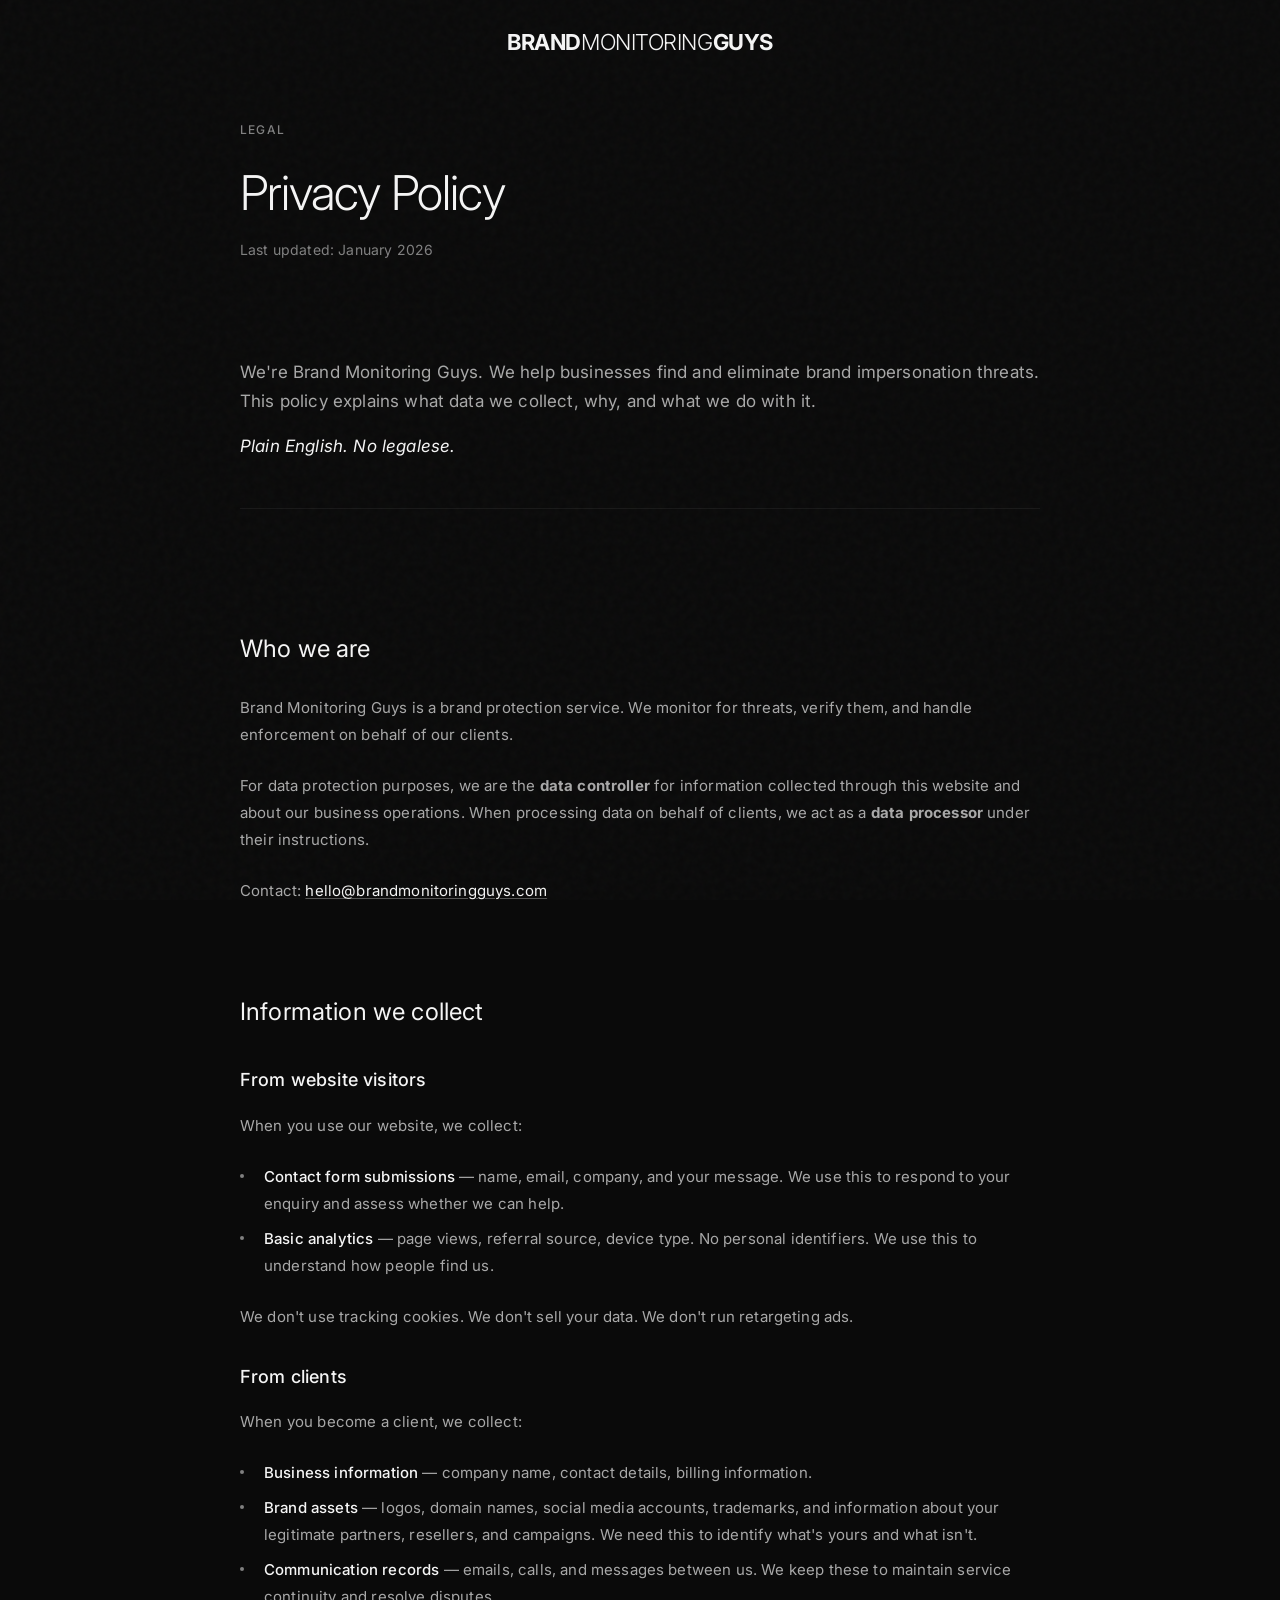
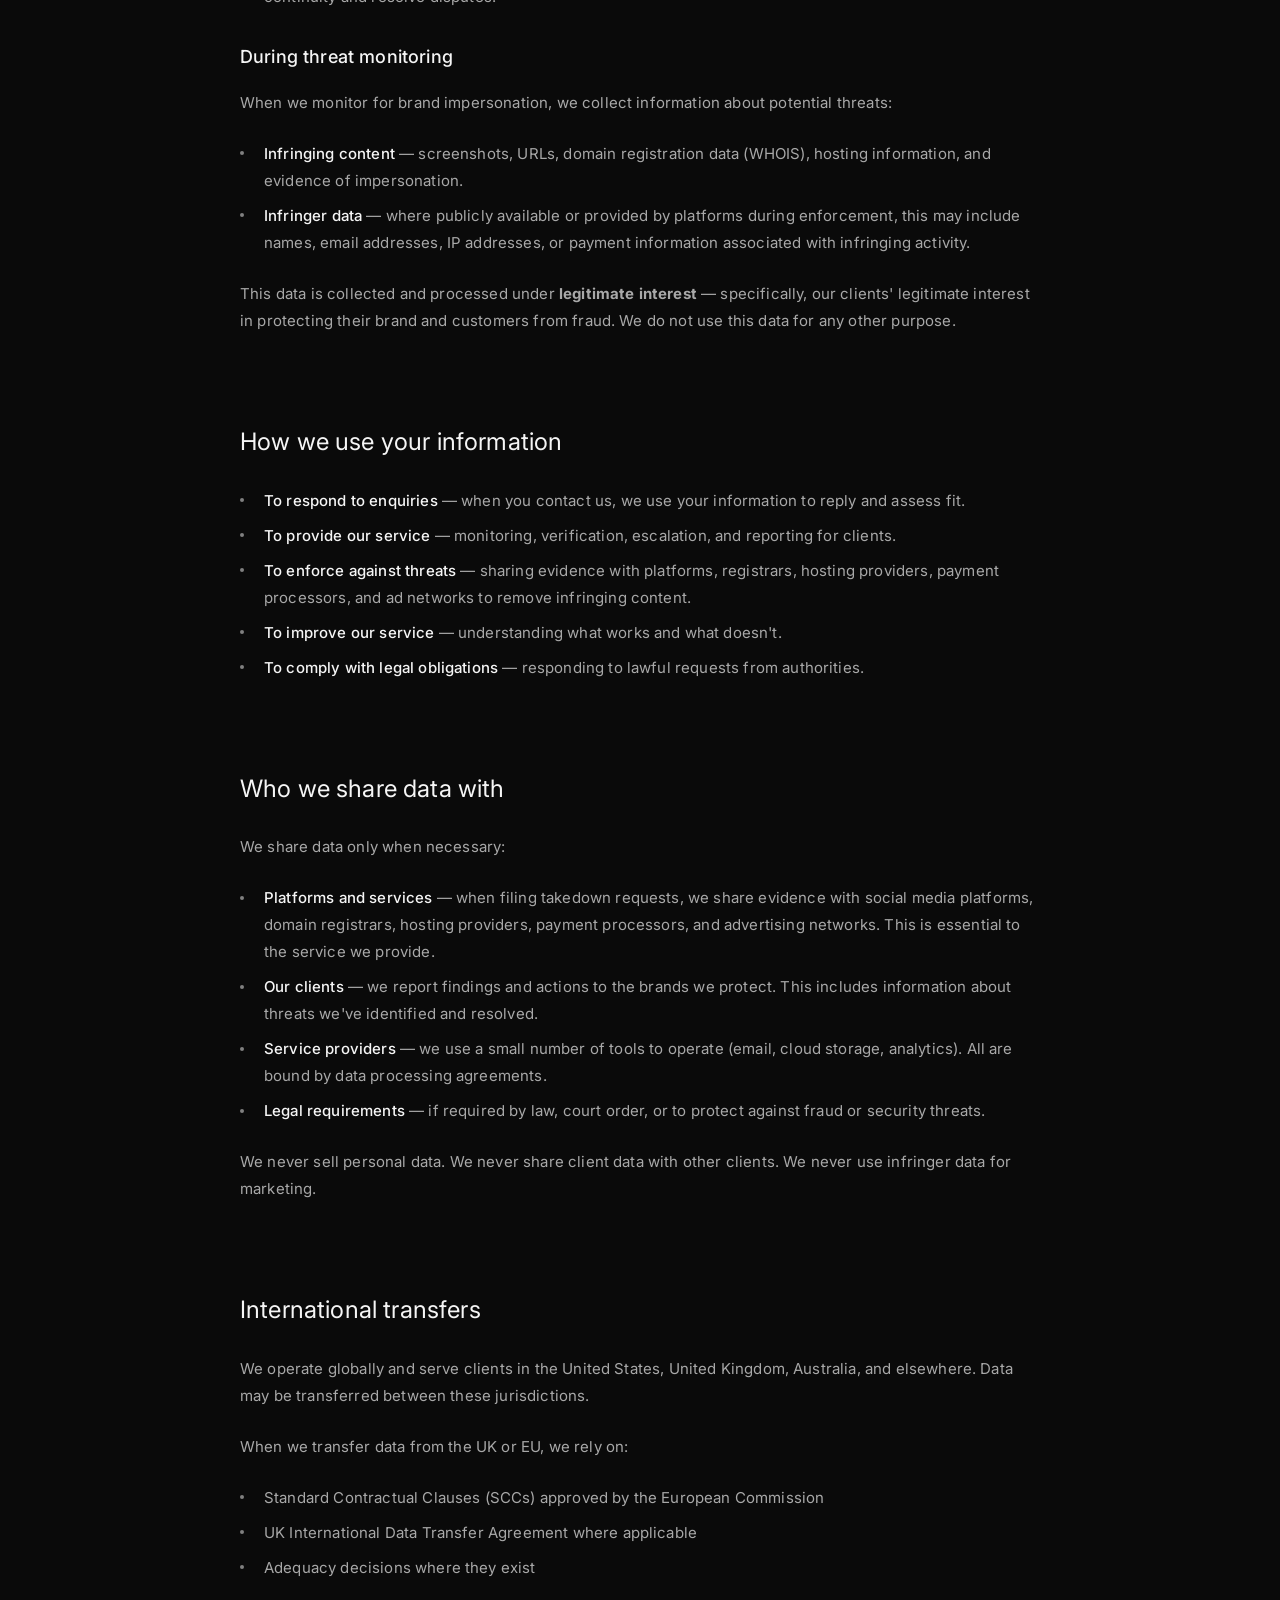
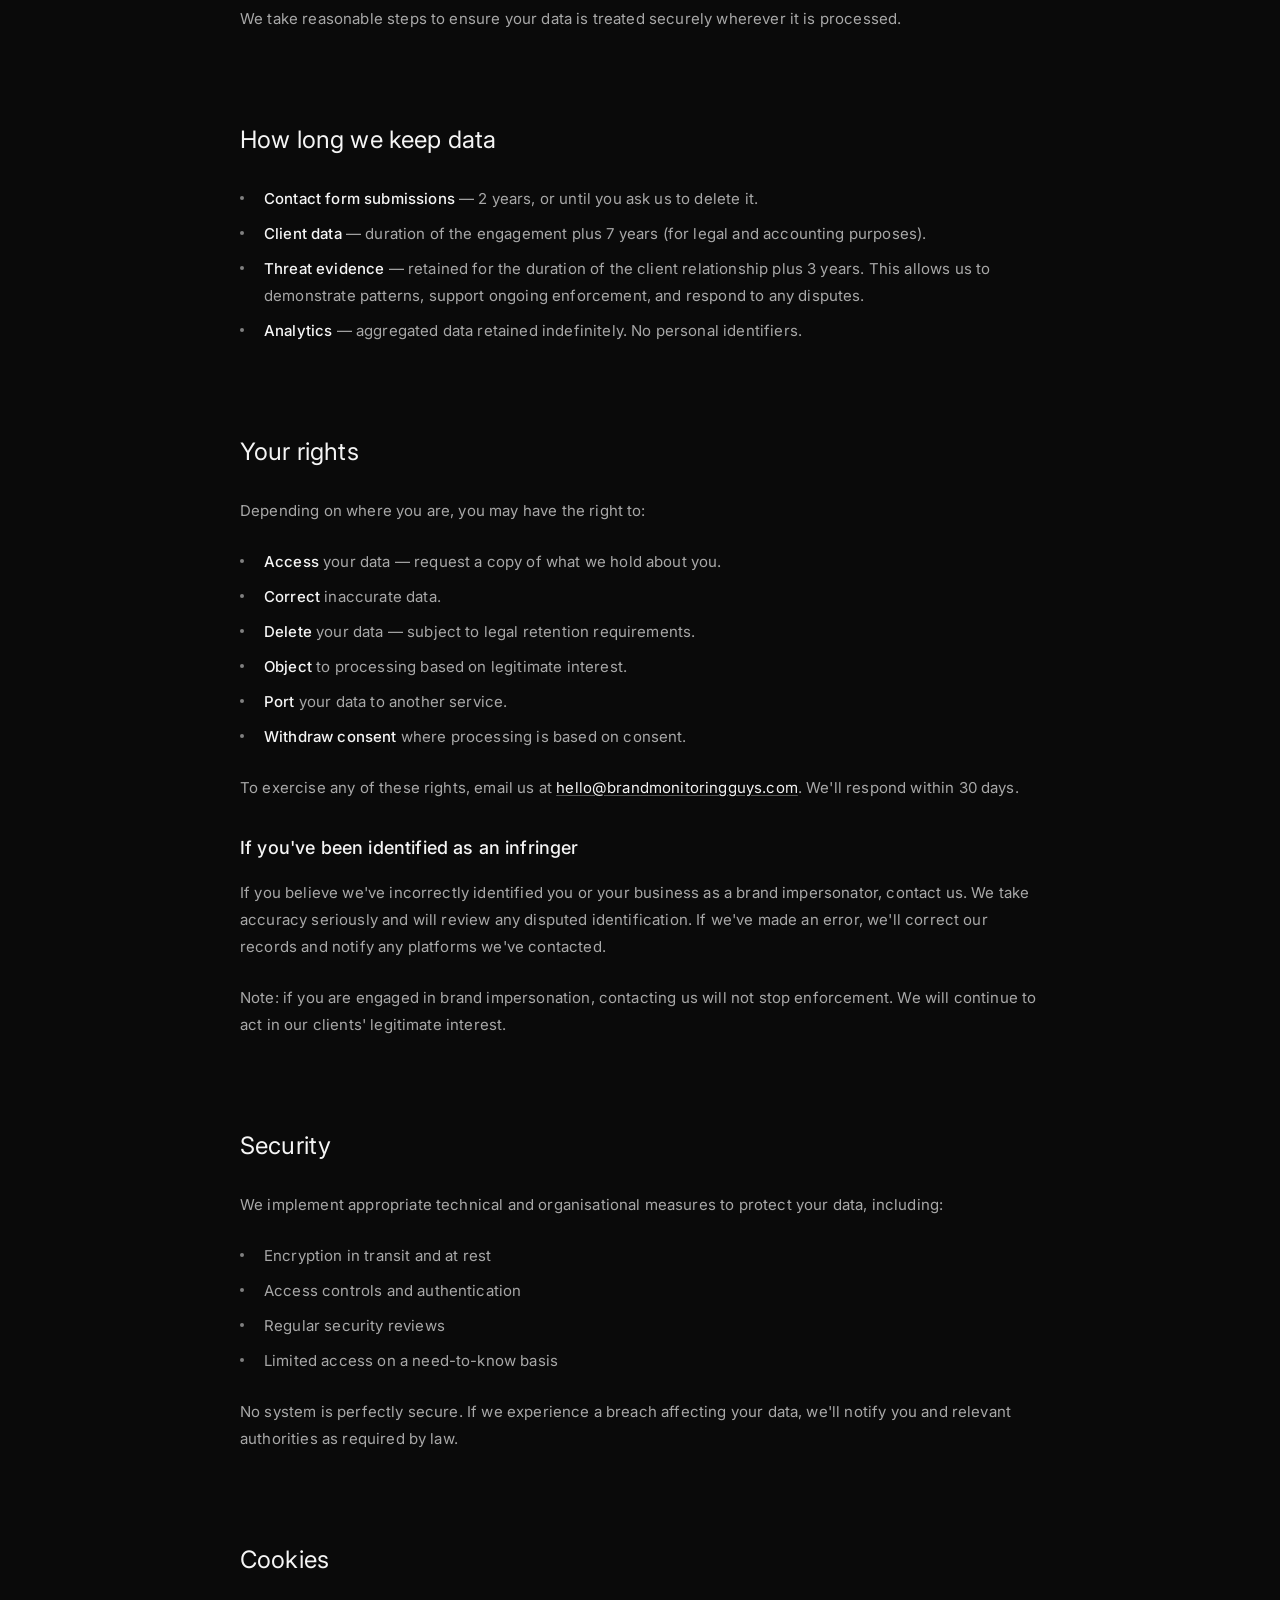
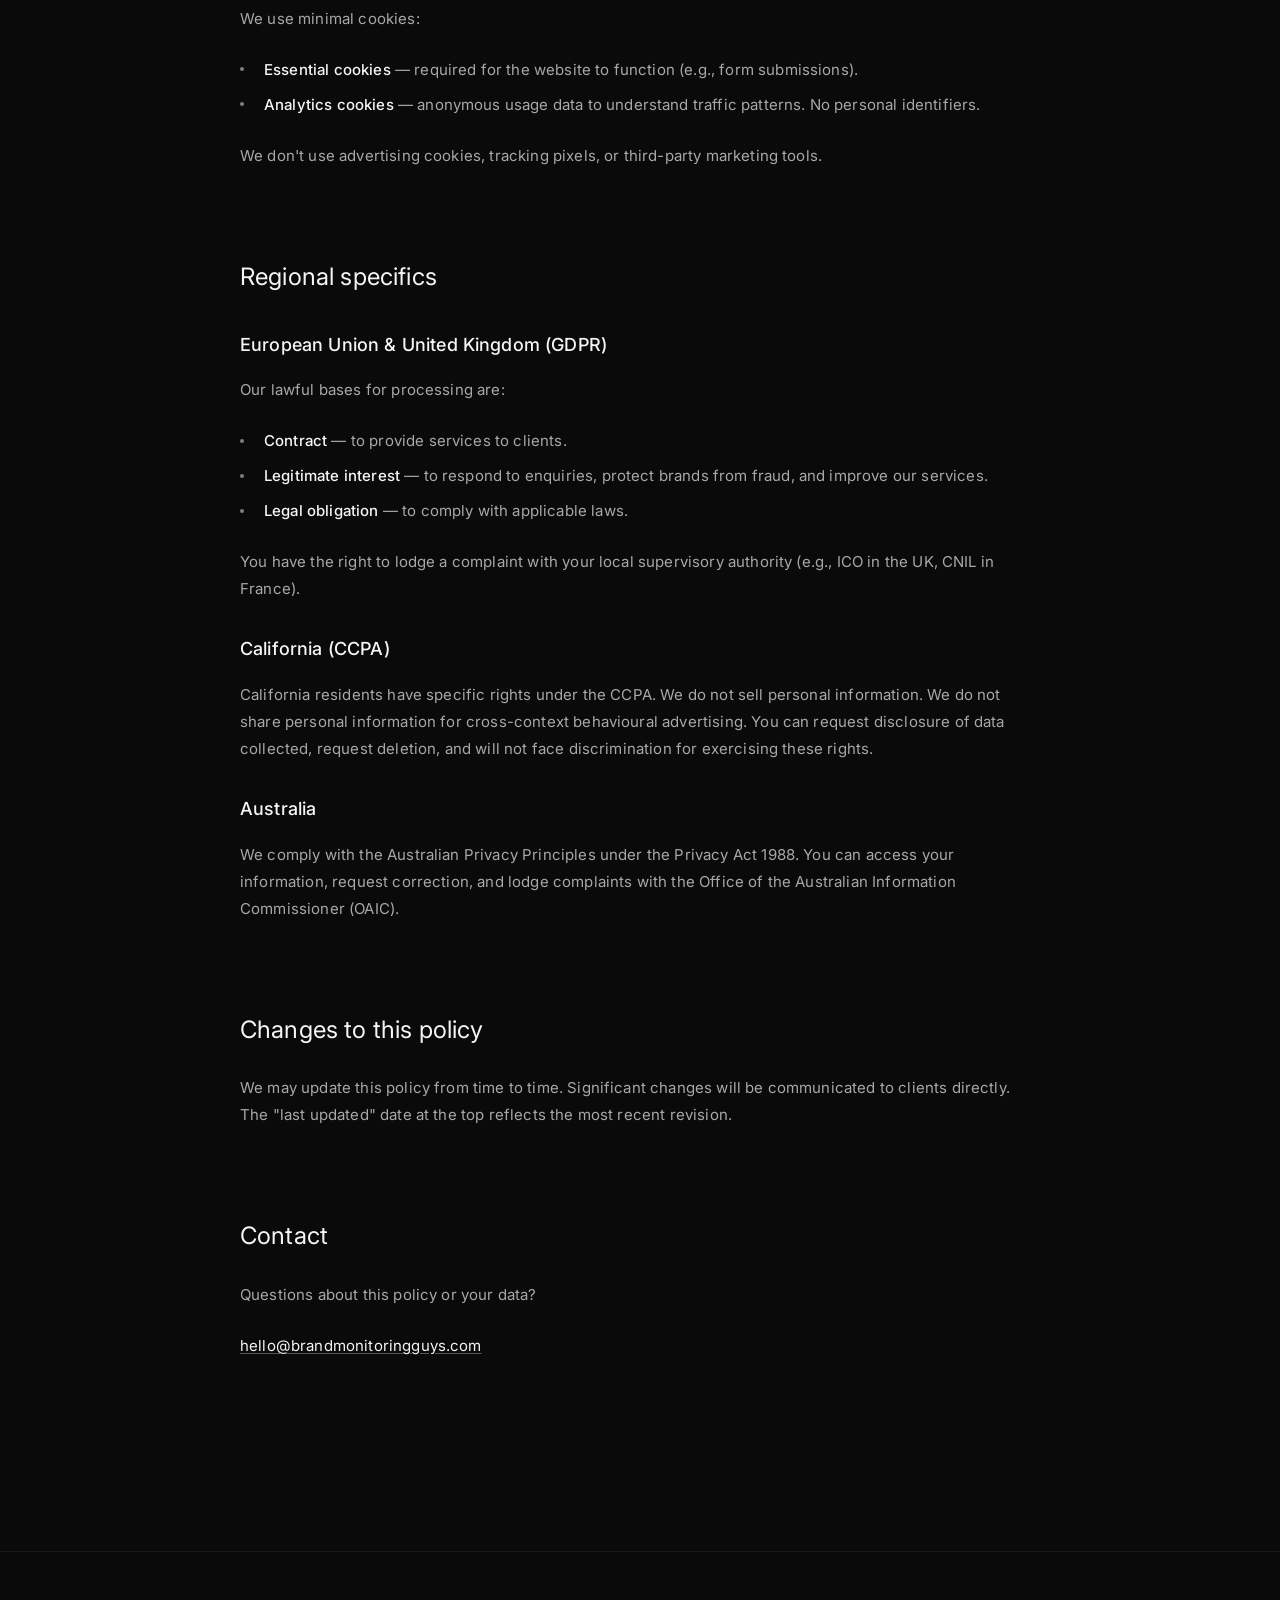
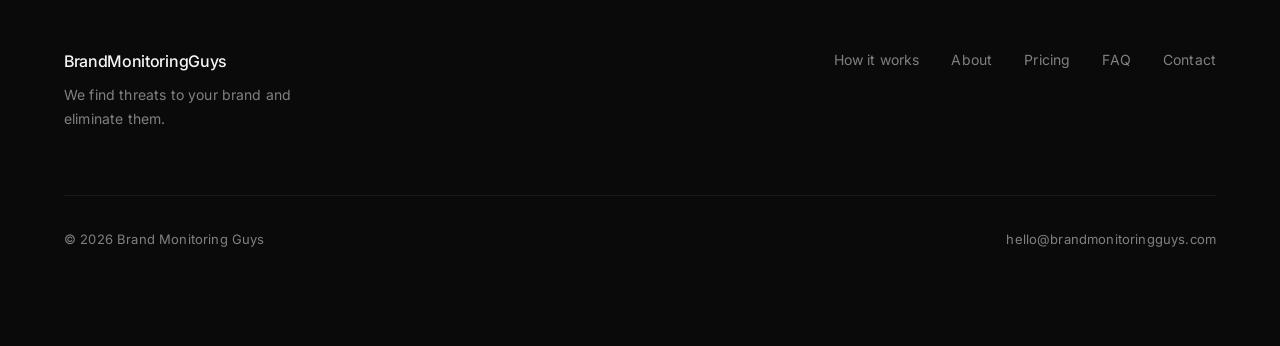
==== privacy.html @ a7545340 "Add comprehensive privacy policy page - Plain English privacy policy (no legalese) - Covers website " ====
<!DOCTYPE html>
<html lang="en">
<head>
    <meta charset="UTF-8">
    <meta name="viewport" content="width=device-width, initial-scale=1.0">
    <title>Privacy Policy | Brand Monitoring Guys</title>
    <meta name="description" content="How we handle your data. Plain English, no legalese.">

    <link rel="preconnect" href="https://fonts.googleapis.com">
    <link rel="preconnect" href="https://fonts.gstatic.com" crossorigin>
    <link href="https://fonts.googleapis.com/css2?family=Inter:wght@300;400;500;600&display=swap" rel="stylesheet">

    <link rel="stylesheet" href="styles.css">

    <link rel="icon" type="image/svg+xml" href="data:image/svg+xml,<svg xmlns='http://www.w3.org/2000/svg' viewBox='0 0 100 100'><rect width='100' height='100' rx='20' fill='%23000'/><text x='50' y='68' text-anchor='middle' font-size='50' fill='white' font-weight='bold'>B</text></svg>">
</head>
<body>
    <div class="grain"></div>

    <header class="header" id="header">
        <nav class="nav nav-centered">
            <a href="/" class="nav-logo" data-magnetic>
                <span class="logo-text"><span class="logo-bold">BRAND</span><span class="logo-light">MONITORING</span><span class="logo-bold">GUYS</span></span>
            </a>
        </nav>
    </header>

    <main>
        <section class="legal-page">
            <div class="legal-container">
                <div class="legal-header">
                    <span class="legal-label">Legal</span>
                    <h1 class="legal-title">Privacy Policy</h1>
                    <p class="legal-updated">Last updated: January 2026</p>
                </div>

                <div class="legal-content">
                    <div class="legal-intro">
                        <p>We're Brand Monitoring Guys. We help businesses find and eliminate brand impersonation threats. This policy explains what data we collect, why, and what we do with it.</p>
                        <p>Plain English. No legalese.</p>
                    </div>

                    <div class="legal-section">
                        <h2>Who we are</h2>
                        <p>Brand Monitoring Guys is a brand protection service. We monitor for threats, verify them, and handle enforcement on behalf of our clients.</p>
                        <p>For data protection purposes, we are the <strong>data controller</strong> for information collected through this website and about our business operations. When processing data on behalf of clients, we act as a <strong>data processor</strong> under their instructions.</p>
                        <p>Contact: <a href="mailto:hello@brandmonitoringguys.com">hello@brandmonitoringguys.com</a></p>
                    </div>

                    <div class="legal-section">
                        <h2>Information we collect</h2>

                        <h3>From website visitors</h3>
                        <p>When you use our website, we collect:</p>
                        <ul>
                            <li><strong>Contact form submissions</strong> &mdash; name, email, company, and your message. We use this to respond to your enquiry and assess whether we can help.</li>
                            <li><strong>Basic analytics</strong> &mdash; page views, referral source, device type. No personal identifiers. We use this to understand how people find us.</li>
                        </ul>
                        <p>We don't use tracking cookies. We don't sell your data. We don't run retargeting ads.</p>

                        <h3>From clients</h3>
                        <p>When you become a client, we collect:</p>
                        <ul>
                            <li><strong>Business information</strong> &mdash; company name, contact details, billing information.</li>
                            <li><strong>Brand assets</strong> &mdash; logos, domain names, social media accounts, trademarks, and information about your legitimate partners, resellers, and campaigns. We need this to identify what's yours and what isn't.</li>
                            <li><strong>Communication records</strong> &mdash; emails, calls, and messages between us. We keep these to maintain service continuity and resolve disputes.</li>
                        </ul>

                        <h3>During threat monitoring</h3>
                        <p>When we monitor for brand impersonation, we collect information about potential threats:</p>
                        <ul>
                            <li><strong>Infringing content</strong> &mdash; screenshots, URLs, domain registration data (WHOIS), hosting information, and evidence of impersonation.</li>
                            <li><strong>Infringer data</strong> &mdash; where publicly available or provided by platforms during enforcement, this may include names, email addresses, IP addresses, or payment information associated with infringing activity.</li>
                        </ul>
                        <p>This data is collected and processed under <strong>legitimate interest</strong> &mdash; specifically, our clients' legitimate interest in protecting their brand and customers from fraud. We do not use this data for any other purpose.</p>
                    </div>

                    <div class="legal-section">
                        <h2>How we use your information</h2>
                        <ul>
                            <li><strong>To respond to enquiries</strong> &mdash; when you contact us, we use your information to reply and assess fit.</li>
                            <li><strong>To provide our service</strong> &mdash; monitoring, verification, escalation, and reporting for clients.</li>
                            <li><strong>To enforce against threats</strong> &mdash; sharing evidence with platforms, registrars, hosting providers, payment processors, and ad networks to remove infringing content.</li>
                            <li><strong>To improve our service</strong> &mdash; understanding what works and what doesn't.</li>
                            <li><strong>To comply with legal obligations</strong> &mdash; responding to lawful requests from authorities.</li>
                        </ul>
                    </div>

                    <div class="legal-section">
                        <h2>Who we share data with</h2>
                        <p>We share data only when necessary:</p>
                        <ul>
                            <li><strong>Platforms and services</strong> &mdash; when filing takedown requests, we share evidence with social media platforms, domain registrars, hosting providers, payment processors, and advertising networks. This is essential to the service we provide.</li>
                            <li><strong>Our clients</strong> &mdash; we report findings and actions to the brands we protect. This includes information about threats we've identified and resolved.</li>
                            <li><strong>Service providers</strong> &mdash; we use a small number of tools to operate (email, cloud storage, analytics). All are bound by data processing agreements.</li>
                            <li><strong>Legal requirements</strong> &mdash; if required by law, court order, or to protect against fraud or security threats.</li>
                        </ul>
                        <p>We never sell personal data. We never share client data with other clients. We never use infringer data for marketing.</p>
                    </div>

                    <div class="legal-section">
                        <h2>International transfers</h2>
                        <p>We operate globally and serve clients in the United States, United Kingdom, Australia, and elsewhere. Data may be transferred between these jurisdictions.</p>
                        <p>When we transfer data from the UK or EU, we rely on:</p>
                        <ul>
                            <li>Standard Contractual Clauses (SCCs) approved by the European Commission</li>
                            <li>UK International Data Transfer Agreement where applicable</li>
                            <li>Adequacy decisions where they exist</li>
                        </ul>
                        <p>We take reasonable steps to ensure your data is treated securely wherever it is processed.</p>
                    </div>

                    <div class="legal-section">
                        <h2>How long we keep data</h2>
                        <ul>
                            <li><strong>Contact form submissions</strong> &mdash; 2 years, or until you ask us to delete it.</li>
                            <li><strong>Client data</strong> &mdash; duration of the engagement plus 7 years (for legal and accounting purposes).</li>
                            <li><strong>Threat evidence</strong> &mdash; retained for the duration of the client relationship plus 3 years. This allows us to demonstrate patterns, support ongoing enforcement, and respond to any disputes.</li>
                            <li><strong>Analytics</strong> &mdash; aggregated data retained indefinitely. No personal identifiers.</li>
                        </ul>
                    </div>

                    <div class="legal-section">
                        <h2>Your rights</h2>
                        <p>Depending on where you are, you may have the right to:</p>
                        <ul>
                            <li><strong>Access</strong> your data &mdash; request a copy of what we hold about you.</li>
                            <li><strong>Correct</strong> inaccurate data.</li>
                            <li><strong>Delete</strong> your data &mdash; subject to legal retention requirements.</li>
                            <li><strong>Object</strong> to processing based on legitimate interest.</li>
                            <li><strong>Port</strong> your data to another service.</li>
                            <li><strong>Withdraw consent</strong> where processing is based on consent.</li>
                        </ul>
                        <p>To exercise any of these rights, email us at <a href="mailto:hello@brandmonitoringguys.com">hello@brandmonitoringguys.com</a>. We'll respond within 30 days.</p>

                        <h3>If you've been identified as an infringer</h3>
                        <p>If you believe we've incorrectly identified you or your business as a brand impersonator, contact us. We take accuracy seriously and will review any disputed identification. If we've made an error, we'll correct our records and notify any platforms we've contacted.</p>
                        <p>Note: if you are engaged in brand impersonation, contacting us will not stop enforcement. We will continue to act in our clients' legitimate interest.</p>
                    </div>

                    <div class="legal-section">
                        <h2>Security</h2>
                        <p>We implement appropriate technical and organisational measures to protect your data, including:</p>
                        <ul>
                            <li>Encryption in transit and at rest</li>
                            <li>Access controls and authentication</li>
                            <li>Regular security reviews</li>
                            <li>Limited access on a need-to-know basis</li>
                        </ul>
                        <p>No system is perfectly secure. If we experience a breach affecting your data, we'll notify you and relevant authorities as required by law.</p>
                    </div>

                    <div class="legal-section">
                        <h2>Cookies</h2>
                        <p>We use minimal cookies:</p>
                        <ul>
                            <li><strong>Essential cookies</strong> &mdash; required for the website to function (e.g., form submissions).</li>
                            <li><strong>Analytics cookies</strong> &mdash; anonymous usage data to understand traffic patterns. No personal identifiers.</li>
                        </ul>
                        <p>We don't use advertising cookies, tracking pixels, or third-party marketing tools.</p>
                    </div>

                    <div class="legal-section">
                        <h2>Regional specifics</h2>

                        <h3>European Union &amp; United Kingdom (GDPR)</h3>
                        <p>Our lawful bases for processing are:</p>
                        <ul>
                            <li><strong>Contract</strong> &mdash; to provide services to clients.</li>
                            <li><strong>Legitimate interest</strong> &mdash; to respond to enquiries, protect brands from fraud, and improve our services.</li>
                            <li><strong>Legal obligation</strong> &mdash; to comply with applicable laws.</li>
                        </ul>
                        <p>You have the right to lodge a complaint with your local supervisory authority (e.g., ICO in the UK, CNIL in France).</p>

                        <h3>California (CCPA)</h3>
                        <p>California residents have specific rights under the CCPA. We do not sell personal information. We do not share personal information for cross-context behavioural advertising. You can request disclosure of data collected, request deletion, and will not face discrimination for exercising these rights.</p>

                        <h3>Australia</h3>
                        <p>We comply with the Australian Privacy Principles under the Privacy Act 1988. You can access your information, request correction, and lodge complaints with the Office of the Australian Information Commissioner (OAIC).</p>
                    </div>

                    <div class="legal-section">
                        <h2>Changes to this policy</h2>
                        <p>We may update this policy from time to time. Significant changes will be communicated to clients directly. The "last updated" date at the top reflects the most recent revision.</p>
                    </div>

                    <div class="legal-section">
                        <h2>Contact</h2>
                        <p>Questions about this policy or your data?</p>
                        <p><a href="mailto:hello@brandmonitoringguys.com">hello@brandmonitoringguys.com</a></p>
                    </div>
                </div>
            </div>
        </section>
    </main>

    <footer class="footer-minimal">
        <div class="footer-container">
            <div class="footer-main">
                <div class="footer-brand-minimal">
                    <span class="footer-logo-minimal">BrandMonitoringGuys</span>
                    <p class="footer-tagline-minimal">We find threats to your brand and eliminate them.</p>
                </div>

                <div class="footer-links">
                    <a href="/#work">How it works</a>
                    <a href="/#about">About</a>
                    <a href="/#pricing">Pricing</a>
                    <a href="/#questions">FAQ</a>
                    <a href="/#contact">Contact</a>
                </div>
            </div>

            <div class="footer-bottom-minimal">
                <p class="footer-copyright">&copy; 2026 Brand Monitoring Guys</p>
                <a href="mailto:hello@brandmonitoringguys.com" class="footer-email-minimal">hello@brandmonitoringguys.com</a>
            </div>
        </div>
    </footer>
</body>
</html>
---- styles.css ----
/* Brand Monitoring Guys - Premium Interactive Experience */

/* CSS Custom Properties */
:root {
    /* Colors */
    --color-bg: #0a0a0a;
    --color-bg-elevated: #141414;
    --color-bg-card: #1a1a1a;

    --color-white: #ffffff;
    --color-text: #f5f5f5;
    --color-text-secondary: #a8a8a8;
    --color-text-muted: #808080;

    --color-border: rgba(255, 255, 255, 0.1);
    --color-border-hover: rgba(255, 255, 255, 0.2);

    --color-accent: #00ff88;
    --color-accent-secondary: #00d4ff;
    --color-danger: #ff4444;

    /* Typography */
    --font-display: 'Inter', -apple-system, BlinkMacSystemFont, 'Segoe UI', sans-serif;
    --font-body: 'Inter', -apple-system, BlinkMacSystemFont, 'Segoe UI', sans-serif;
    --font-mono: 'SF Mono', 'Monaco', 'Consolas', monospace;

    /* Spacing */
    --space-xs: 0.5rem;
    --space-sm: 1rem;
    --space-md: 1.5rem;
    --space-lg: 2rem;
    --space-xl: 3rem;
    --space-2xl: 4rem;
    --space-3xl: 6rem;
    --space-4xl: 8rem;

    /* Layout */
    --container-max: 1400px;
    --container-padding: clamp(1.5rem, 5vw, 4rem);

    /* Animation */
    --ease-out-expo: cubic-bezier(0.16, 1, 0.3, 1);
    --ease-out-quart: cubic-bezier(0.25, 1, 0.5, 1);
    --ease-in-out: cubic-bezier(0.65, 0, 0.35, 1);

    /* Z-index */
    --z-cursor: 9999;
    --z-loader: 9000;
    --z-nav: 1000;
    --z-modal: 500;
}

/* Reset */
*, *::before, *::after {
    margin: 0;
    padding: 0;
    box-sizing: border-box;
}

html {
    font-size: 16px;
    -webkit-font-smoothing: antialiased;
    -moz-osx-font-smoothing: grayscale;
}

html.lenis, html.lenis body {
    height: auto;
}

.lenis.lenis-smooth {
    scroll-behavior: auto !important;
}

body {
    font-family: var(--font-body);
    font-weight: 400;
    background: var(--color-bg);
    color: var(--color-text);
    line-height: 1.7;
    overflow-x: hidden;
    letter-spacing: 0.01em;
}

a {
    color: inherit;
    text-decoration: none;
}

button {
    font-family: inherit;
    cursor: pointer;
    border: none;
    background: none;
}

img {
    max-width: 100%;
    display: block;
}

ul, ol {
    list-style: none;
}

input, textarea {
    font-family: inherit;
    font-size: inherit;
}

/* Grain Overlay */
.grain {
    position: fixed;
    inset: 0;
    z-index: 10000;
    pointer-events: none;
    opacity: 0.03;
    background-image: url("data:image/svg+xml,%3Csvg viewBox='0 0 200 200' xmlns='http://www.w3.org/2000/svg'%3E%3Cfilter id='noise'%3E%3CfeTurbulence type='fractalNoise' baseFrequency='0.65' numOctaves='3' stitchTiles='stitch'/%3E%3C/filter%3E%3Crect width='100%' height='100%' filter='url(%23noise)'/%3E%3C/svg%3E");
    background-repeat: repeat;
}

/* Progress Bar */
.progress-bar {
    position: fixed;
    top: 0;
    left: 0;
    width: 100%;
    height: 2px;
    background: linear-gradient(90deg, var(--color-accent), var(--color-accent-secondary));
    z-index: calc(var(--z-nav) + 1);
    transform: scaleX(0);
    transform-origin: left;
}

/* Loader */
.loader {
    position: fixed;
    inset: 0;
    z-index: var(--z-loader);
    background: var(--color-bg);
    display: flex;
    align-items: center;
    justify-content: center;
}

.loader.hidden {
    opacity: 0;
    visibility: hidden;
    pointer-events: none;
}

.loader-inner {
    text-align: center;
}

.loader-text {
    display: flex;
    gap: 0.3em;
    font-family: var(--font-display);
    font-size: clamp(1.5rem, 4vw, 2.5rem);
    font-weight: 700;
    margin-bottom: var(--space-lg);
    overflow: hidden;
}

.loader-word {
    display: inline-block;
    opacity: 0;
    transform: translateY(100%);
    animation: loaderWord 0.6s var(--ease-out-expo) forwards;
}

.loader-word:nth-child(1) { animation-delay: 0.1s; }
.loader-word:nth-child(2) { animation-delay: 0.2s; }
.loader-word:nth-child(3) { animation-delay: 0.3s; }

@keyframes loaderWord {
    to {
        opacity: 1;
        transform: translateY(0);
    }
}

.loader-line {
    width: 100px;
    height: 2px;
    background: var(--color-accent);
    margin: 0 auto;
    transform: scaleX(0);
    transform-origin: left;
}

/* Navigation */
.header {
    position: fixed;
    top: 0;
    left: 0;
    right: 0;
    z-index: var(--z-nav);
    padding: var(--space-md) var(--container-padding);
    transition: background 0.3s, backdrop-filter 0.3s;
}

.header.scrolled {
    background: rgba(10, 10, 10, 0.8);
    backdrop-filter: blur(20px);
    -webkit-backdrop-filter: blur(20px);
}

.nav {
    max-width: var(--container-max);
    margin: 0 auto;
    display: flex;
    align-items: center;
    justify-content: space-between;
}

.nav-centered {
    justify-content: center;
}

.nav-logo {
    font-family: var(--font-display);
    font-size: 1.375rem;
    letter-spacing: -0.02em;
    white-space: nowrap;
}

.logo-bold {
    font-weight: 700;
}

.logo-light {
    font-weight: 300;
}

.nav-toggle {
    display: none;
    flex-direction: column;
    gap: 6px;
    width: 28px;
    padding: 4px 0;
}

.nav-toggle span {
    width: 100%;
    height: 2px;
    background: var(--color-white);
    transition: transform 0.3s, opacity 0.3s;
}

.nav-toggle.active span:first-child {
    transform: rotate(45deg) translate(5px, 5px);
}

.nav-toggle.active span:last-child {
    transform: rotate(-45deg) translate(5px, -5px);
}

/* Mobile Menu */
.mobile-menu {
    position: fixed;
    inset: 0;
    z-index: calc(var(--z-nav) - 1);
    background: var(--color-bg);
    display: flex;
    align-items: center;
    justify-content: center;
    opacity: 0;
    visibility: hidden;
    transition: opacity 0.5s var(--ease-out-expo), visibility 0.5s;
}

.mobile-menu.active {
    opacity: 1;
    visibility: visible;
}

.mobile-nav {
    display: flex;
    flex-direction: column;
    align-items: center;
    gap: var(--space-lg);
}

.mobile-link {
    font-family: var(--font-display);
    font-size: clamp(2rem, 8vw, 4rem);
    font-weight: 700;
    color: var(--color-text-secondary);
    opacity: 0;
    transform: translateY(40px);
    transition: color 0.3s, opacity 0.6s var(--ease-out-expo), transform 0.6s var(--ease-out-expo);
}

.mobile-menu.active .mobile-link {
    opacity: 1;
    transform: translateY(0);
}

.mobile-menu.active .mobile-link:nth-child(1) { transition-delay: 0.1s; }
.mobile-menu.active .mobile-link:nth-child(2) { transition-delay: 0.15s; }
.mobile-menu.active .mobile-link:nth-child(3) { transition-delay: 0.2s; }
.mobile-menu.active .mobile-link:nth-child(4) { transition-delay: 0.25s; }

.mobile-link:hover {
    color: var(--color-text);
}

/* Hero Section */
#hero-canvas {
    position: absolute;
    inset: 0;
    width: 100%;
    height: 100%;
    z-index: 1;
    pointer-events: none;
}

.hero {
    position: relative;
    display: flex;
    flex-direction: column;
    min-height: 100vh;
    padding: 0 var(--container-padding);
    padding-top: 100px;
    overflow: hidden;
}

.hero-bg {
    position: absolute;
    inset: 0;
    z-index: -1;
}

.hero-gradient {
    position: absolute;
    inset: 0;
    background:
        radial-gradient(ellipse 80% 50% at 50% -20%, rgba(0, 255, 136, 0.15), transparent),
        radial-gradient(ellipse 60% 40% at 80% 60%, rgba(0, 212, 255, 0.1), transparent);
}

.hero-shapes {
    position: absolute;
    inset: 0;
    overflow: hidden;
}

.shape {
    position: absolute;
    border-radius: 50%;
    filter: blur(100px);
    opacity: 0.4;
}

.shape-1 {
    width: 600px;
    height: 600px;
    background: var(--color-accent);
    top: -200px;
    right: -200px;
    animation: float 20s ease-in-out infinite;
}

.shape-2 {
    width: 400px;
    height: 400px;
    background: var(--color-accent-secondary);
    bottom: -100px;
    left: -100px;
    animation: float 25s ease-in-out infinite reverse;
}

.shape-3 {
    width: 300px;
    height: 300px;
    background: var(--color-danger);
    top: 40%;
    left: 30%;
    animation: float 15s ease-in-out infinite;
}

@keyframes float {
    0%, 100% { transform: translate(0, 0) scale(1); }
    25% { transform: translate(30px, -30px) scale(1.05); }
    50% { transform: translate(-20px, 20px) scale(0.95); }
    75% { transform: translate(20px, 30px) scale(1.02); }
}

/* Hero Main Content */
.hero-main {
    flex: 1;
    display: grid;
    grid-template-columns: 1.3fr 1fr;
    gap: clamp(3rem, 8vw, 8rem);
    align-items: end;
    max-width: var(--container-max);
    margin: 0 auto;
    width: 100%;
    z-index: 10;
    padding-bottom: var(--space-xl);
}

.hero-title {
    font-family: var(--font-display);
    font-size: clamp(3rem, 6.5vw, 5rem);
    font-weight: 300;
    line-height: 1.1;
    letter-spacing: -0.025em;
}

.title-line {
    display: block;
}

.title-gradient {
    background: linear-gradient(90deg, #00ff88 0%, #78ffb4 40%, #b8ffd0 100%);
    -webkit-background-clip: text;
    -webkit-text-fill-color: transparent;
    background-clip: text;
}

.hero-copy {
    display: flex;
    flex-direction: column;
    gap: var(--space-lg);
}

/* Hero Signals Checklist */
.hero-signals {
    max-width: 340px;
}

.signals-label {
    display: block;
    font-size: 0.75rem;
    font-weight: 500;
    text-transform: uppercase;
    letter-spacing: 0.1em;
    color: var(--color-text-muted);
    margin-bottom: 0.875rem;
}

.signals-list {
    list-style: none;
    padding: 0;
    margin: 0;
    display: flex;
    flex-direction: column;
    gap: 0.5rem;
}

.signals-list li {
    position: relative;
    padding-left: 1.25rem;
    font-size: 0.875rem;
    line-height: 1.45;
    color: var(--color-text-secondary);
}

.signals-list li::before {
    content: '\2713';
    position: absolute;
    left: 0;
    color: var(--color-accent);
    font-size: 0.75rem;
    opacity: 0.6;
}

.hero-description {
    font-size: 0.9375rem;
    line-height: 1.7;
    color: var(--color-text-muted);
    max-width: 360px;
    padding-top: var(--space-md);
    border-top: 1px solid rgba(255, 255, 255, 0.06);
}

/* Hero Bottom CTAs */
.hero-bottom {
    padding: var(--space-lg) 0 var(--space-xl);
    max-width: var(--container-max);
    margin: 0 auto;
    width: 100%;
    z-index: 10;
}

.hero-cta {
    display: flex;
    align-items: center;
    gap: var(--space-md);
}

.hero-btn {
    display: inline-flex;
    align-items: center;
    gap: 0.5rem;
    padding: 0.875rem 1.5rem;
    font-size: 0.875rem;
    font-weight: 500;
    border-radius: 10px;
    background: rgba(255, 255, 255, 0.05);
    border: 1px solid rgba(255, 255, 255, 0.15);
    color: var(--color-text);
    transition: all 0.25s ease;
    position: relative;
}

.hero-btn::before {
    content: '';
    position: absolute;
    inset: -1px;
    border-radius: 11px;
    padding: 1px;
    background: linear-gradient(135deg, rgba(0, 255, 136, 0.3), transparent 50%);
    -webkit-mask: linear-gradient(#fff 0 0) content-box, linear-gradient(#fff 0 0);
    mask: linear-gradient(#fff 0 0) content-box, linear-gradient(#fff 0 0);
    -webkit-mask-composite: xor;
    mask-composite: exclude;
    opacity: 0;
    transition: opacity 0.25s ease;
}

.hero-btn:hover {
    background: rgba(255, 255, 255, 0.08);
    border-color: rgba(255, 255, 255, 0.2);
    transform: translateY(-1px);
}

.hero-btn:hover::before {
    opacity: 1;
}

.hero-btn-arrow {
    opacity: 0.6;
    transition: all 0.25s ease;
    font-size: 0.9em;
}

.hero-btn:hover .hero-btn-arrow {
    opacity: 1;
    transform: translateX(3px);
}

.hero-btn--ghost {
    background: transparent;
    border-color: transparent;
    color: var(--color-text-muted);
    padding-left: 0.5rem;
    padding-right: 0.5rem;
}

.hero-btn--ghost::before {
    display: none;
}

.hero-btn--ghost:hover {
    background: transparent;
    border-color: transparent;
    color: var(--color-text);
    transform: none;
}

/* Hero Separator Line */
.hero-separator {
    position: absolute;
    bottom: 0;
    left: var(--container-padding);
    right: var(--container-padding);
    height: 1px;
    background: linear-gradient(90deg,
        transparent 0%,
        rgba(255, 255, 255, 0.1) 20%,
        rgba(255, 255, 255, 0.1) 80%,
        transparent 100%
    );
}

/* Hero Mobile */
@media (max-width: 900px) {
    .hero {
        padding-top: 80px;
    }

    .hero-main {
        grid-template-columns: 1fr;
        gap: var(--space-xl);
        align-items: start;
    }

    .hero-copy {
        order: -1;
    }

    .hero-title {
        font-size: clamp(2.5rem, 10vw, 3.5rem);
    }

    .hero-description {
        max-width: 100%;
    }
}

/* Cinematic Story Scroll */
.story-scroll {
    position: relative;
    background: var(--color-bg);
}

/* Story Progress Indicator */
.story-progress {
    position: fixed;
    left: 40px;
    top: 50%;
    transform: translateY(-50%);
    z-index: 100;
    display: flex;
    flex-direction: column;
    align-items: center;
    gap: 0;
    opacity: 0;
    transition: opacity 0.5s ease;
    pointer-events: none;
}

.story-progress.visible {
    opacity: 1;
}

.story-progress-track {
    width: 2px;
    height: 120px;
    background: rgba(255, 255, 255, 0.1);
    border-radius: 2px;
    overflow: hidden;
    position: relative;
}

.story-progress-fill {
    position: absolute;
    top: 0;
    left: 0;
    width: 100%;
    height: 0%;
    background: var(--color-accent);
    border-radius: 2px;
    transition: height 0.1s linear;
}

.story-progress-chapters {
    display: flex;
    flex-direction: column;
    gap: 32px;
    position: absolute;
    top: 50%;
    left: 50%;
    transform: translate(-50%, -50%);
}

.chapter-dot {
    width: 8px;
    height: 8px;
    border-radius: 50%;
    background: rgba(255, 255, 255, 0.2);
    transition: all 0.3s ease;
}

.chapter-dot.active {
    background: var(--color-accent);
    box-shadow: 0 0 20px rgba(0, 255, 136, 0.5);
}

/* Story Chapter */
.story-chapter {
    position: relative;
    min-height: 100vh;
    display: flex;
    align-items: center;
    justify-content: center;
    padding: var(--space-4xl) var(--container-padding);
    overflow: hidden;
}

/* Chapter Background */
.chapter-bg {
    position: absolute;
    inset: 0;
    z-index: 0;
    pointer-events: none;
}

.chapter-gradient {
    position: absolute;
    inset: 0;
    opacity: 0;
    transition: opacity 1s ease;
}

.story-chapter.active .chapter-gradient {
    opacity: 1;
}

.chapter-gradient-1 {
    background: radial-gradient(ellipse 80% 60% at 30% 40%, rgba(255, 68, 68, 0.08), transparent);
}

.chapter-gradient-2 {
    background: radial-gradient(ellipse 80% 60% at 70% 50%, rgba(255, 170, 0, 0.06), transparent);
}

.chapter-gradient-3 {
    background: radial-gradient(ellipse 80% 60% at 50% 50%, rgba(0, 255, 136, 0.1), transparent);
}

/* Large Background Chapter Number */
.chapter-number-bg {
    position: absolute;
    right: -5%;
    top: 50%;
    transform: translateY(-50%);
    font-family: var(--font-display);
    font-size: clamp(20rem, 40vw, 50rem);
    font-weight: 300;
    color: rgba(255, 255, 255, 0.02);
    line-height: 1;
    pointer-events: none;
    user-select: none;
    z-index: 0;
    transition: opacity 0.8s ease, transform 0.8s ease;
}

.story-chapter.active .chapter-number-bg {
    opacity: 1;
    transform: translateY(-50%) translateX(0);
}

/* Chapter Content */
.chapter-content {
    position: relative;
    z-index: 10;
    max-width: 900px;
    text-align: center;
}

.chapter-label {
    display: inline-block;
    font-family: var(--font-mono);
    font-size: 0.75rem;
    font-weight: 500;
    text-transform: uppercase;
    letter-spacing: 0.2em;
    color: var(--color-accent);
    margin-bottom: var(--space-lg);
    opacity: 0;
    transform: translateY(20px);
    transition: all 0.6s var(--ease-out-expo);
}

.story-chapter.active .chapter-label {
    opacity: 1;
    transform: translateY(0);
}

/* Chapter Headline */
.chapter-headline {
    font-family: var(--font-display);
    font-size: clamp(2.5rem, 6vw, 5rem);
    font-weight: 300;
    line-height: 1.1;
    letter-spacing: -0.02em;
    margin-bottom: var(--space-xl);
}

.chapter-headline .word {
    display: inline-block;
    opacity: 0;
    transform: translateY(40px);
    transition: all 0.6s var(--ease-out-expo);
}

.story-chapter.active .chapter-headline .word {
    opacity: 1;
    transform: translateY(0);
}

.story-chapter.active .chapter-headline .word:nth-child(1) { transition-delay: 0.05s; }
.story-chapter.active .chapter-headline .word:nth-child(2) { transition-delay: 0.1s; }
.story-chapter.active .chapter-headline .word:nth-child(3) { transition-delay: 0.15s; }
.story-chapter.active .chapter-headline .word:nth-child(4) { transition-delay: 0.2s; }
.story-chapter.active .chapter-headline .word:nth-child(5) { transition-delay: 0.25s; }
.story-chapter.active .chapter-headline .word:nth-child(6) { transition-delay: 0.3s; }
.story-chapter.active .chapter-headline .word:nth-child(7) { transition-delay: 0.35s; }
.story-chapter.active .chapter-headline .word:nth-child(8) { transition-delay: 0.4s; }
.story-chapter.active .chapter-headline .word:nth-child(9) { transition-delay: 0.45s; }
.story-chapter.active .chapter-headline .word:nth-child(10) { transition-delay: 0.5s; }

.chapter-headline .word.accent {
    color: var(--color-accent);
}

/* Chapter Text */
.chapter-text {
    font-size: clamp(1rem, 2vw, 1.25rem);
    color: var(--color-text-secondary);
    line-height: 1.7;
    max-width: 600px;
    margin: 0 auto;
    opacity: 0;
    transform: translateY(30px);
    transition: all 0.8s var(--ease-out-expo) 0.5s;
}

.story-chapter.active .chapter-text {
    opacity: 1;
    transform: translateY(0);
}

/* Solution Chapter */
.story-chapter--solution {
    min-height: auto;
    padding: var(--space-4xl) var(--container-padding) var(--space-3xl);
}

.story-chapter--solution .chapter-content {
    max-width: 900px;
}

.story-chapter--solution .chapter-headline {
    margin-bottom: var(--space-3xl);
}

.solution-list {
    display: flex;
    flex-direction: column;
    gap: var(--space-2xl);
    margin-top: var(--space-xl);
}

.solution-item {
    opacity: 0;
    transform: translateY(20px);
    transition: all 0.6s var(--ease-out-expo);
}

.story-chapter.active .solution-item {
    opacity: 1;
    transform: translateY(0);
}

.story-chapter.active .solution-item:nth-child(1) { transition-delay: 0.4s; }
.story-chapter.active .solution-item:nth-child(2) { transition-delay: 0.55s; }
.story-chapter.active .solution-item:nth-child(3) { transition-delay: 0.7s; }

.solution-item-title {
    font-family: var(--font-display);
    font-size: clamp(1.25rem, 2.5vw, 1.75rem);
    font-weight: 300;
    color: var(--color-text);
    margin-bottom: var(--space-sm);
    line-height: 1.2;
}

.solution-item-text {
    font-size: 0.9375rem;
    color: var(--color-text-secondary);
    line-height: 1.7;
    max-width: 700px;
    margin-bottom: var(--space-xs);
}

.solution-item-note {
    font-size: 0.875rem;
    font-style: italic;
    color: var(--color-text-muted);
}

@media (max-width: 768px) {
    .story-chapter--solution {
        padding: var(--space-3xl) var(--container-padding);
    }

    .solution-list {
        gap: var(--space-xl);
    }
}

/* Split Layout Chapter */
.story-chapter--split {
    padding: 0;
}

.chapter-split-layout {
    position: relative;
    z-index: 10;
    display: grid;
    grid-template-columns: 1fr 1fr;
    align-items: center;
    gap: var(--space-3xl);
    width: 100%;
    max-width: var(--container-max);
    padding: var(--space-4xl) var(--container-padding);
    margin: 0 auto;
}

.story-chapter--split .chapter-content {
    text-align: left;
    max-width: none;
}

.story-chapter--split .chapter-text {
    margin: 0;
    max-width: 500px;
}

/* Chapter Visual */
.chapter-visual {
    position: relative;
    z-index: 5;
    opacity: 0;
    transform: translateX(40px);
    transition: all 0.8s var(--ease-out-expo) 0.4s;
}

.story-chapter.active .chapter-visual {
    opacity: 1;
    transform: translateX(0);
}

.chapter-image {
    width: 100%;
    height: auto;
    border-radius: 16px;
    box-shadow:
        0 25px 50px rgba(0, 0, 0, 0.4),
        0 0 0 1px rgba(255, 255, 255, 0.05);
}

/* Story Scroll Mobile */
@media (max-width: 1024px) {
    .story-progress {
        left: 20px;
    }

    .chapter-number-bg {
        font-size: clamp(12rem, 30vw, 20rem);
        right: -10%;
    }

    .chapter-split-layout {
        grid-template-columns: 1fr;
        gap: var(--space-2xl);
        text-align: center;
    }

    .story-chapter--split .chapter-content {
        text-align: center;
        order: 1;
    }

    .story-chapter--split .chapter-text {
        margin: 0 auto;
    }

    .chapter-visual {
        order: 2;
        max-width: 400px;
        margin: 0 auto;
        transform: translateY(40px);
    }

    .story-chapter.active .chapter-visual {
        transform: translateY(0);
    }
}

@media (max-width: 768px) {
    .story-progress {
        display: none;
    }

    .chapter-number-bg {
        font-size: 15rem;
        opacity: 0.02;
    }

    .story-chapter {
        min-height: 80vh;
        padding: var(--space-3xl) var(--container-padding);
    }

    .story-chapter--split {
        padding: 0;
    }

    .chapter-split-layout {
        padding: var(--space-3xl) var(--container-padding);
    }

    .chapter-headline {
        font-size: clamp(2rem, 8vw, 3rem);
    }

    .chapter-visual {
        max-width: 320px;
    }
}

/* Info Section */
.info-section {
    position: relative;
    padding: var(--space-4xl) var(--container-padding);
    background: var(--color-bg);
}

.info-container {
    max-width: var(--container-max);
    margin: 0 auto;
}

.info-header {
    margin-bottom: var(--space-3xl);
}

.info-label {
    font-size: 0.75rem;
    font-weight: 500;
    text-transform: uppercase;
    letter-spacing: 0.1em;
    color: var(--color-text-muted);
}

.info-grid {
    display: grid;
    grid-template-columns: 1.2fr 1fr;
    gap: clamp(3rem, 8vw, 8rem);
    align-items: start;
}

.info-title {
    font-family: var(--font-display);
    font-size: clamp(1.5rem, 3vw, 2rem);
    font-weight: 300;
    line-height: 1.2;
    letter-spacing: -0.02em;
    margin-bottom: var(--space-lg);
}

.info-text {
    font-size: 0.9375rem;
    line-height: 1.7;
    color: var(--color-text-secondary);
    margin-bottom: var(--space-md);
}

.info-highlight {
    font-size: 0.9375rem;
    line-height: 1.6;
    color: var(--color-text);
    font-style: italic;
    padding-left: var(--space-md);
    border-left: 2px solid var(--color-accent);
    margin-top: var(--space-lg);
}

.info-price {
    display: flex;
    align-items: baseline;
    gap: 0.5rem;
    margin-bottom: var(--space-md);
}

.info-price .price-amount {
    font-family: var(--font-display);
    font-size: clamp(1.75rem, 4vw, 2.5rem);
    font-weight: 300;
    letter-spacing: -0.02em;
    color: var(--color-text);
}

.info-price .price-period {
    font-size: 1rem;
    color: var(--color-text-muted);
}

.info-link {
    display: inline-flex;
    align-items: center;
    gap: 0.5rem;
    font-size: 0.9375rem;
    color: var(--color-text-muted);
    margin-top: var(--space-md);
    transition: color 0.2s ease;
}

.info-link:hover {
    color: var(--color-text);
}

.info-link-arrow {
    transition: transform 0.2s ease;
}

.info-link:hover .info-link-arrow {
    transform: translateX(3px);
}

@media (max-width: 768px) {
    .info-grid {
        grid-template-columns: 1fr;
        gap: var(--space-3xl);
    }

    .info-section {
        padding: var(--space-3xl) var(--container-padding);
    }
}

/* Questions Section */
.questions-section {
    position: relative;
    padding: var(--space-4xl) var(--container-padding);
    background: var(--color-bg);
    border-top: 1px solid rgba(255, 255, 255, 0.06);
}

.questions-container {
    max-width: var(--container-max);
    margin: 0 auto;
}

.questions-header {
    margin-bottom: var(--space-3xl);
}

.questions-label {
    font-size: 0.75rem;
    font-weight: 500;
    text-transform: uppercase;
    letter-spacing: 0.1em;
    color: var(--color-text-muted);
}

.questions-list {
    display: grid;
    grid-template-columns: repeat(2, 1fr);
    gap: var(--space-2xl) clamp(3rem, 8vw, 8rem);
}

.question-title {
    font-family: var(--font-display);
    font-size: clamp(1.125rem, 2vw, 1.375rem);
    font-weight: 400;
    line-height: 1.3;
    color: var(--color-text);
    margin-bottom: var(--space-sm);
}

.question-answer {
    font-size: 0.9375rem;
    line-height: 1.7;
    color: var(--color-text-secondary);
}

@media (max-width: 768px) {
    .questions-list {
        grid-template-columns: 1fr;
        gap: var(--space-xl);
    }

    .questions-section {
        padding: var(--space-3xl) var(--container-padding);
    }
}

/* Contact Section */
.contact-section {
    padding: var(--space-4xl) var(--container-padding);
    background: var(--color-bg);
    border-top: 1px solid rgba(255, 255, 255, 0.06);
}

.contact-container {
    max-width: var(--container-max);
    margin: 0 auto;
}

.contact-grid {
    display: grid;
    grid-template-columns: 1fr 1.2fr;
    gap: clamp(3rem, 8vw, 8rem);
    align-items: start;
}

.contact-label {
    display: block;
    font-size: 0.75rem;
    font-weight: 500;
    text-transform: uppercase;
    letter-spacing: 0.1em;
    color: var(--color-text-muted);
    margin-bottom: var(--space-lg);
}

.contact-headline {
    font-family: var(--font-display);
    font-size: clamp(1.75rem, 3vw, 2.5rem);
    font-weight: 300;
    line-height: 1.2;
    letter-spacing: -0.02em;
    margin-bottom: var(--space-md);
}

.contact-text {
    font-size: 0.9375rem;
    line-height: 1.7;
    color: var(--color-text-secondary);
    margin-bottom: var(--space-lg);
}

.contact-email {
    font-size: 0.9375rem;
    color: var(--color-text-muted);
    transition: color 0.2s ease;
}

.contact-email:hover {
    color: var(--color-text);
}

.contact-form {
    display: flex;
    flex-direction: column;
    gap: var(--space-md);
}

.form-row {
    display: grid;
    grid-template-columns: 1fr 1fr;
    gap: var(--space-md);
}

.form-group {
    position: relative;
}

.form-group label {
    display: block;
    font-size: 0.8125rem;
    font-weight: 500;
    color: var(--color-text-muted);
    margin-bottom: 0.5rem;
}

.form-group input,
.form-group textarea {
    width: 100%;
    padding: 0.875rem 1rem;
    background: transparent;
    border: 1px solid rgba(255, 255, 255, 0.1);
    border-radius: 8px;
    color: var(--color-text);
    font-size: 0.9375rem;
    transition: border-color 0.2s ease;
}

.form-group input:focus,
.form-group textarea:focus {
    outline: none;
    border-color: rgba(255, 255, 255, 0.3);
}

.form-group textarea {
    resize: vertical;
    min-height: 100px;
}

.contact-submit {
    display: inline-flex;
    align-items: center;
    gap: 0.5rem;
    padding: 0.875rem 1.5rem;
    background: var(--color-text);
    color: var(--color-bg);
    font-size: 0.875rem;
    font-weight: 500;
    border: none;
    border-radius: 8px;
    cursor: pointer;
    transition: opacity 0.2s ease;
    align-self: flex-start;
}

.contact-submit:hover {
    opacity: 0.9;
}

.contact-submit-arrow {
    transition: transform 0.2s ease;
}

.contact-submit:hover .contact-submit-arrow {
    transform: translateX(3px);
}

.form-status {
    font-size: 0.875rem;
}

.form-status.success {
    color: var(--color-accent);
}

.form-status.error {
    color: #ff6b6b;
}

@media (max-width: 768px) {
    .contact-grid {
        grid-template-columns: 1fr;
        gap: var(--space-2xl);
    }

    .form-row {
        grid-template-columns: 1fr;
    }

    .contact-section {
        padding: var(--space-3xl) var(--container-padding);
    }
}

/* Footer */
.footer-minimal {
    padding: var(--space-3xl) var(--container-padding);
    border-top: 1px solid rgba(255, 255, 255, 0.06);
    background: var(--color-bg);
}

.footer-container {
    max-width: var(--container-max);
    margin: 0 auto;
}

.footer-main {
    display: flex;
    justify-content: space-between;
    align-items: flex-start;
    margin-bottom: var(--space-2xl);
}

.footer-logo-minimal {
    font-family: var(--font-display);
    font-size: 1rem;
    font-weight: 500;
    letter-spacing: -0.02em;
    display: block;
    margin-bottom: var(--space-xs);
}

.footer-tagline-minimal {
    font-size: 0.875rem;
    color: var(--color-text-muted);
    max-width: 280px;
}

.footer-links {
    display: flex;
    gap: var(--space-lg);
}

.footer-links a {
    font-size: 0.875rem;
    color: var(--color-text-muted);
    transition: color 0.2s ease;
}

.footer-links a:hover {
    color: var(--color-text);
}

.footer-bottom-minimal {
    display: flex;
    justify-content: space-between;
    align-items: center;
    padding-top: var(--space-lg);
    border-top: 1px solid rgba(255, 255, 255, 0.06);
}

.footer-copyright {
    font-size: 0.8125rem;
    color: var(--color-text-muted);
}

.footer-email-minimal {
    font-size: 0.8125rem;
    color: var(--color-text-muted);
    transition: color 0.2s ease;
}

.footer-email-minimal:hover {
    color: var(--color-text);
}

.footer-bottom-links {
    display: flex;
    align-items: center;
    gap: var(--space-lg);
}

.footer-legal-link {
    font-size: 0.8125rem;
    color: var(--color-text-muted);
    transition: color 0.2s ease;
}

.footer-legal-link:hover {
    color: var(--color-text);
}

@media (max-width: 768px) {
    .footer-main {
        flex-direction: column;
        gap: var(--space-xl);
    }

    .footer-links {
        flex-wrap: wrap;
        gap: var(--space-md);
    }

    .footer-bottom-minimal {
        flex-direction: column;
        gap: var(--space-sm);
        text-align: center;
    }

    .footer-bottom-links {
        flex-direction: column;
        gap: var(--space-xs);
    }

    .nav-toggle {
        display: flex;
    }

    .hero-cta {
        flex-direction: column;
    }
}

/* Legal Pages (Privacy, Terms) */
.legal-page {
    padding: 120px var(--container-padding) var(--space-4xl);
    background: var(--color-bg);
    min-height: 100vh;
}

.legal-container {
    max-width: 800px;
    margin: 0 auto;
}

.legal-header {
    margin-bottom: var(--space-3xl);
}

.legal-label {
    display: block;
    font-size: 0.75rem;
    font-weight: 500;
    text-transform: uppercase;
    letter-spacing: 0.1em;
    color: var(--color-text-muted);
    margin-bottom: var(--space-md);
}

.legal-title {
    font-family: var(--font-display);
    font-size: clamp(2rem, 5vw, 3rem);
    font-weight: 300;
    line-height: 1.2;
    letter-spacing: -0.02em;
    margin-bottom: var(--space-sm);
}

.legal-updated {
    font-size: 0.875rem;
    color: var(--color-text-muted);
}

.legal-intro {
    margin-bottom: var(--space-3xl);
    padding-bottom: var(--space-xl);
    border-bottom: 1px solid rgba(255, 255, 255, 0.06);
}

.legal-intro p {
    font-size: 1.0625rem;
    line-height: 1.7;
    color: var(--color-text-secondary);
    margin-bottom: var(--space-sm);
}

.legal-intro p:last-child {
    margin-bottom: 0;
    color: var(--color-text);
    font-style: italic;
}

.legal-section {
    margin-bottom: var(--space-2xl);
}

.legal-section h2 {
    font-family: var(--font-display);
    font-size: 1.5rem;
    font-weight: 400;
    color: var(--color-text);
    margin-bottom: var(--space-md);
    padding-top: var(--space-md);
}

.legal-section h3 {
    font-family: var(--font-display);
    font-size: 1.125rem;
    font-weight: 500;
    color: var(--color-text);
    margin-top: var(--space-lg);
    margin-bottom: var(--space-sm);
}

.legal-section p {
    font-size: 0.9375rem;
    line-height: 1.8;
    color: var(--color-text-secondary);
    margin-bottom: var(--space-md);
}

.legal-section p:last-child {
    margin-bottom: 0;
}

.legal-section ul {
    margin-bottom: var(--space-md);
    padding-left: 0;
}

.legal-section li {
    position: relative;
    padding-left: 1.5rem;
    font-size: 0.9375rem;
    line-height: 1.8;
    color: var(--color-text-secondary);
    margin-bottom: var(--space-xs);
}

.legal-section li::before {
    content: '';
    position: absolute;
    left: 0;
    top: 0.75em;
    width: 4px;
    height: 4px;
    background: var(--color-text-muted);
    border-radius: 50%;
}

.legal-section li strong {
    color: var(--color-text);
    font-weight: 500;
}

.legal-section a {
    color: var(--color-text);
    text-decoration: underline;
    text-decoration-color: rgba(255, 255, 255, 0.3);
    text-underline-offset: 2px;
    transition: text-decoration-color 0.2s ease;
}

.legal-section a:hover {
    text-decoration-color: var(--color-text);
}

.legal-content {
    /* Container for all sections */
}

@media (max-width: 768px) {
    .legal-page {
        padding-top: 100px;
    }

    .legal-section h2 {
        font-size: 1.25rem;
    }
}

/* Reduced Motion */
@media (prefers-reduced-motion: reduce) {
    *, *::before, *::after {
        animation-duration: 0.01ms !important;
        animation-iteration-count: 1 !important;
        transition-duration: 0.01ms !important;
    }
}

/* Selection */
::selection {
    background: var(--color-accent);
    color: var(--color-bg);
}
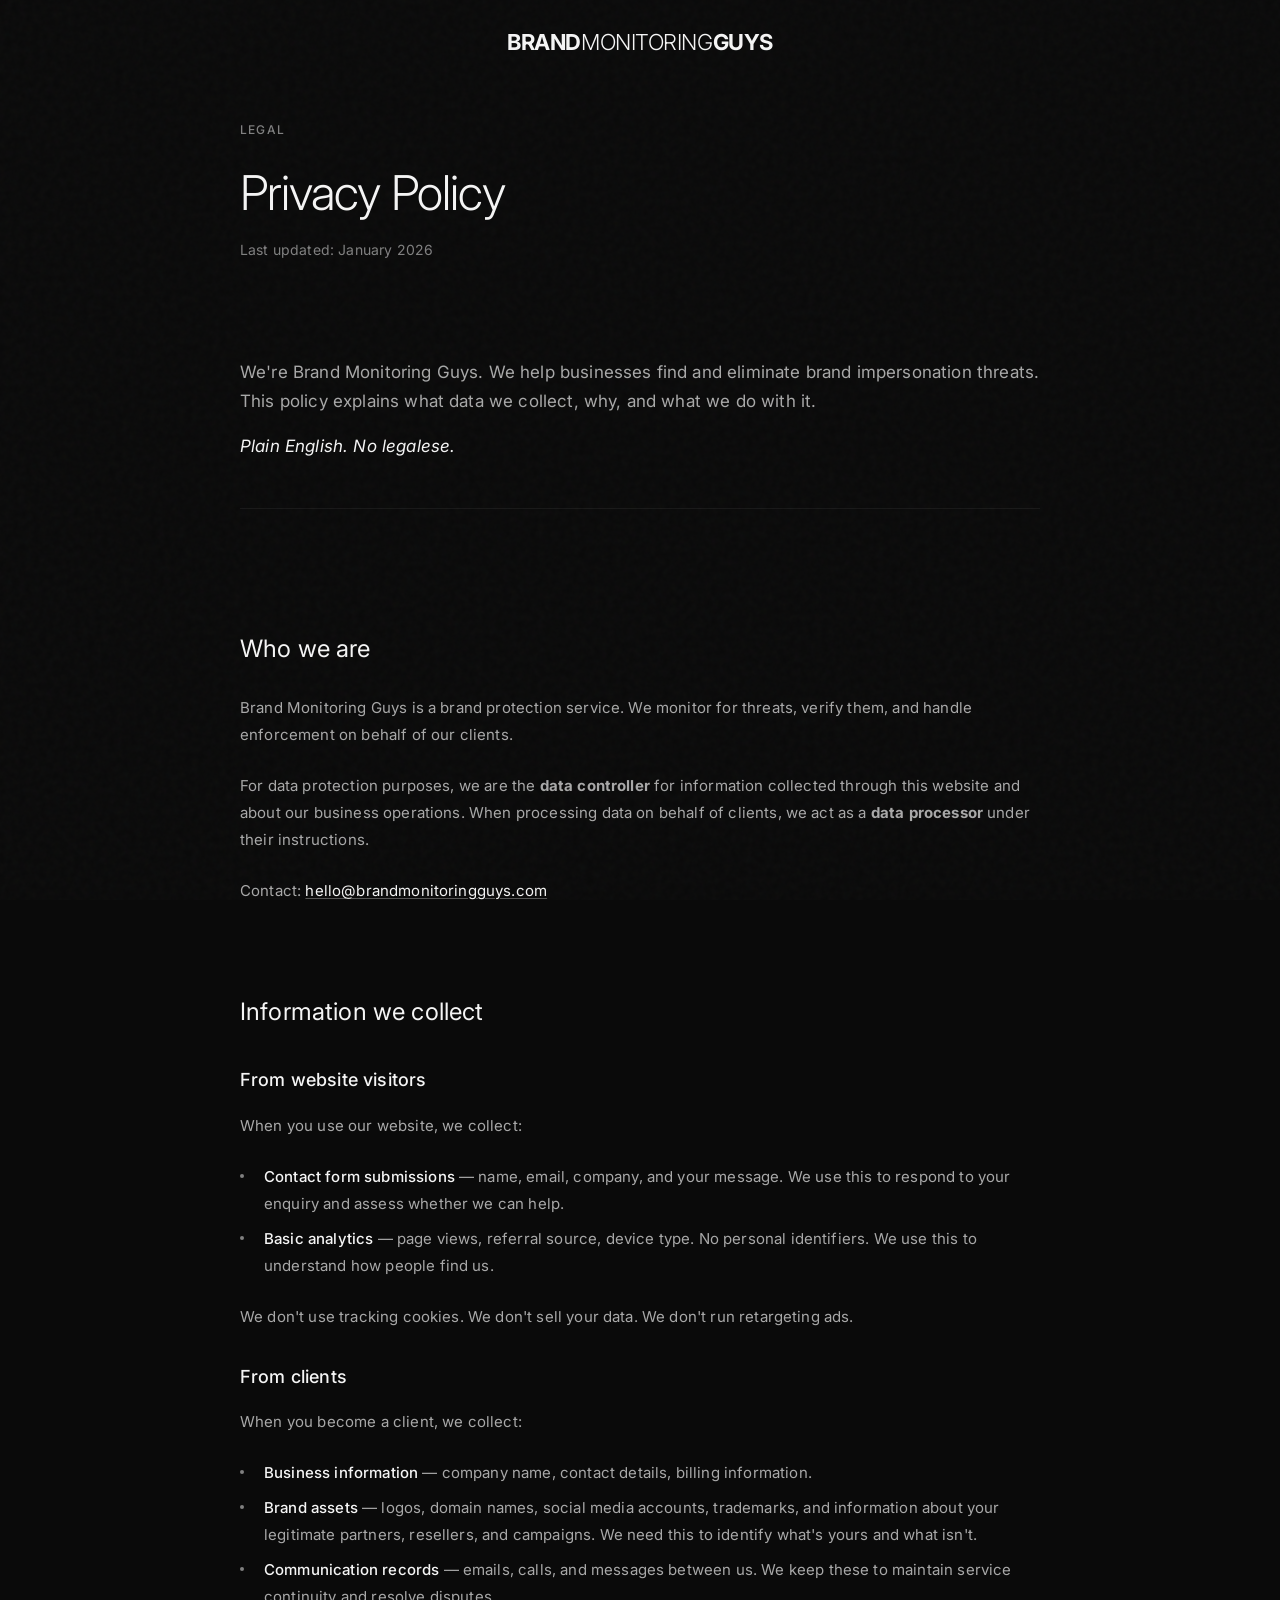
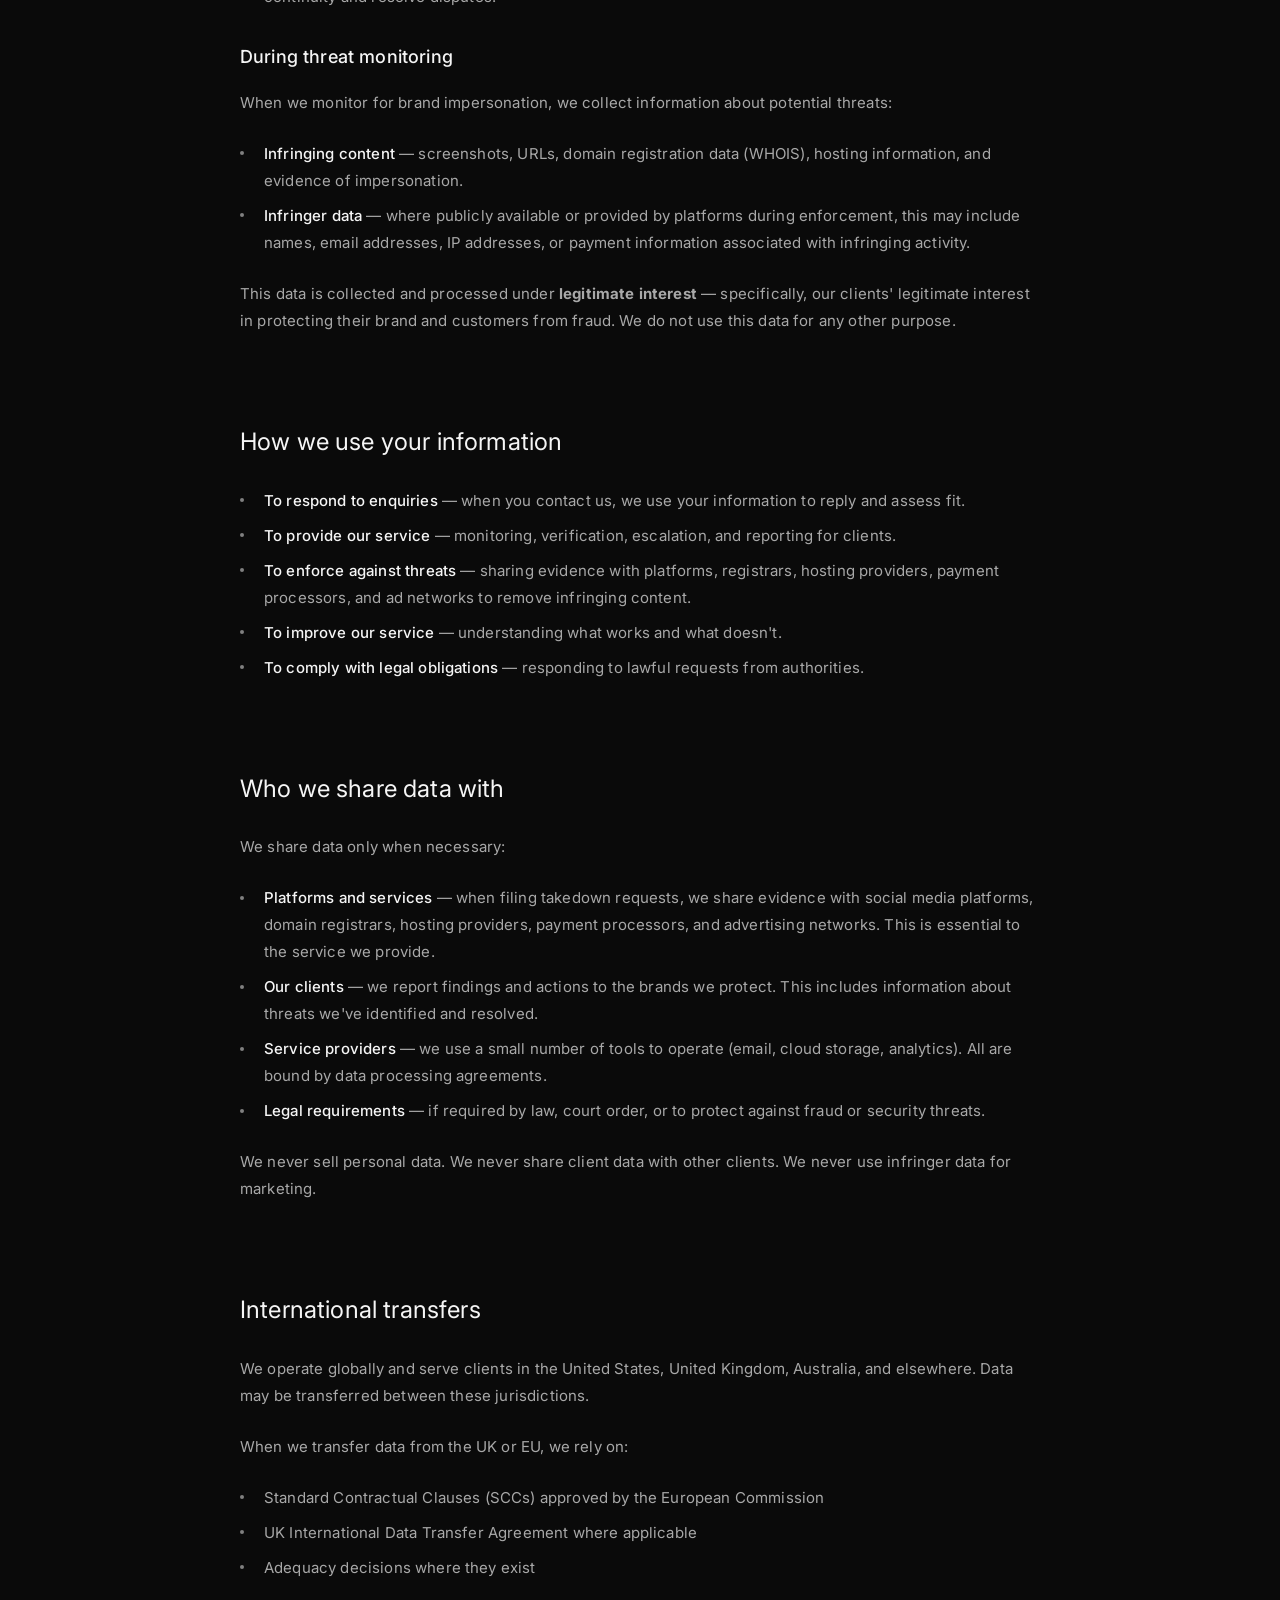
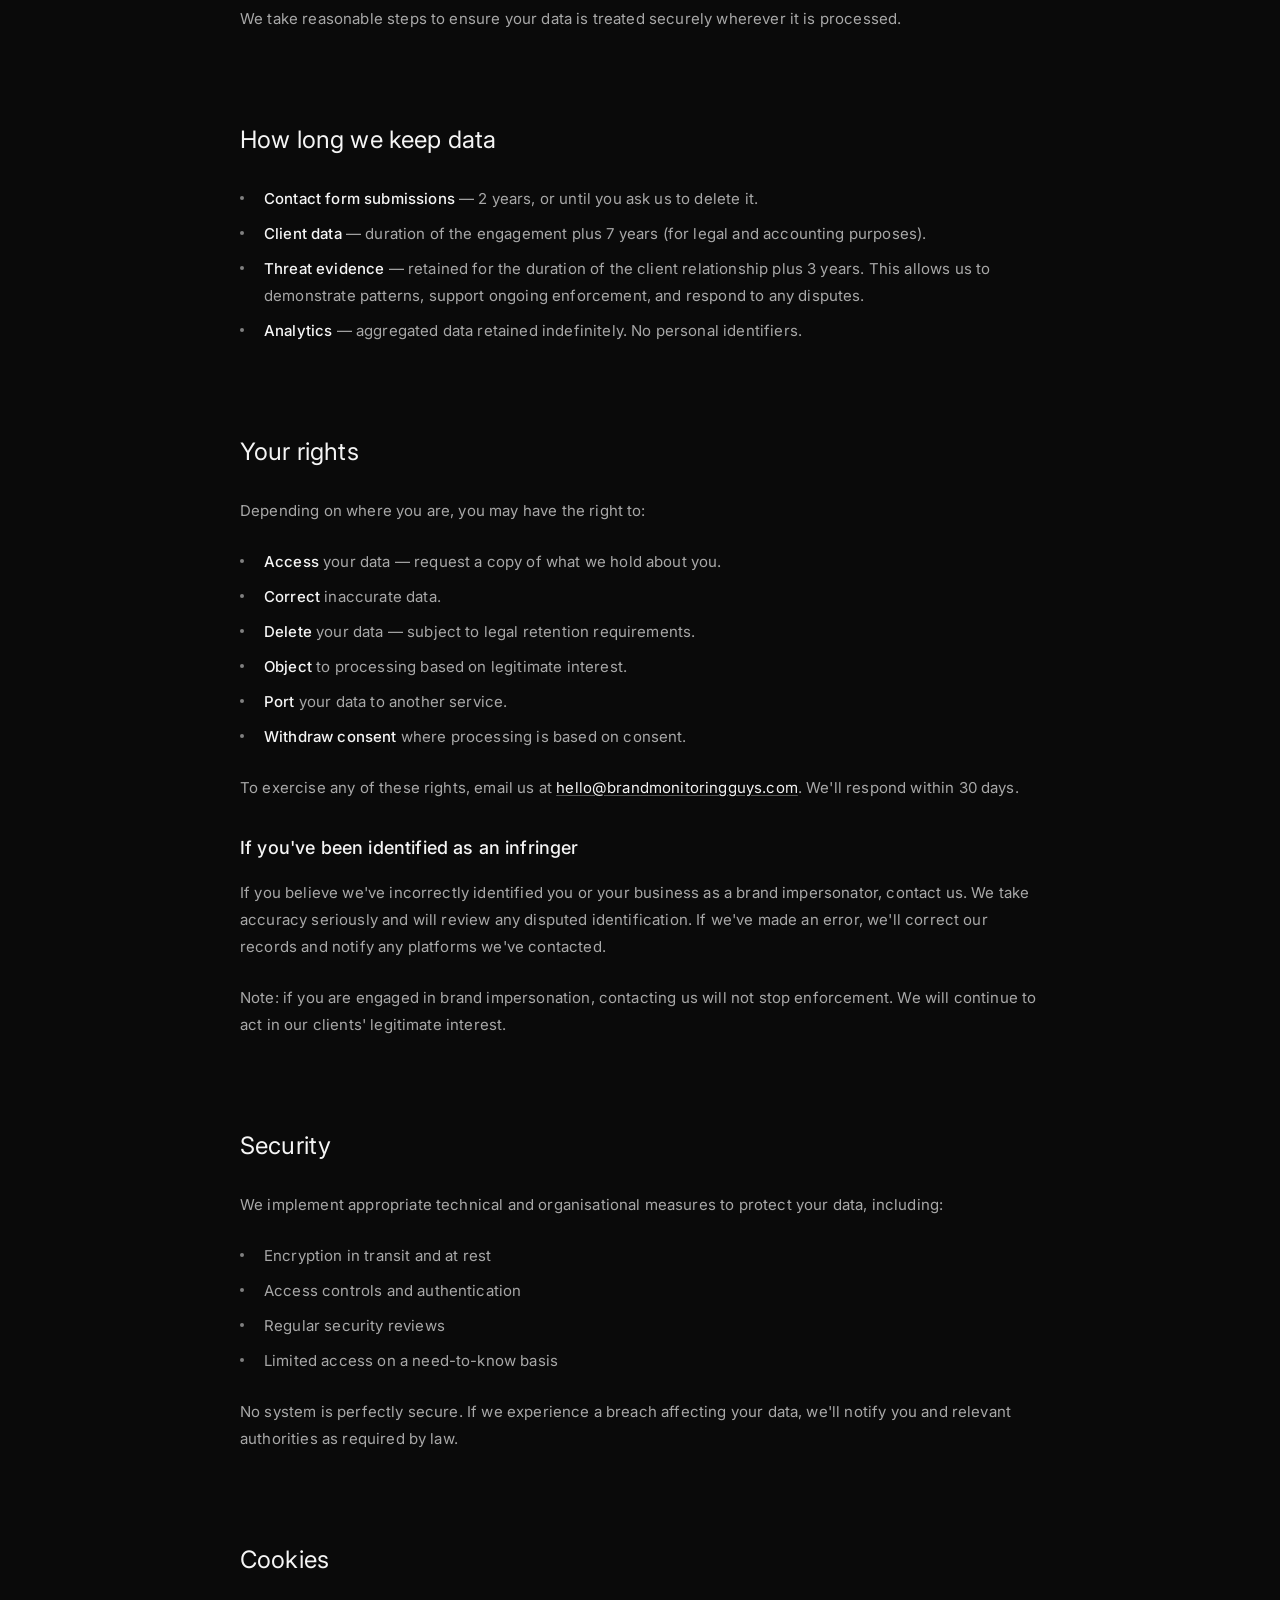
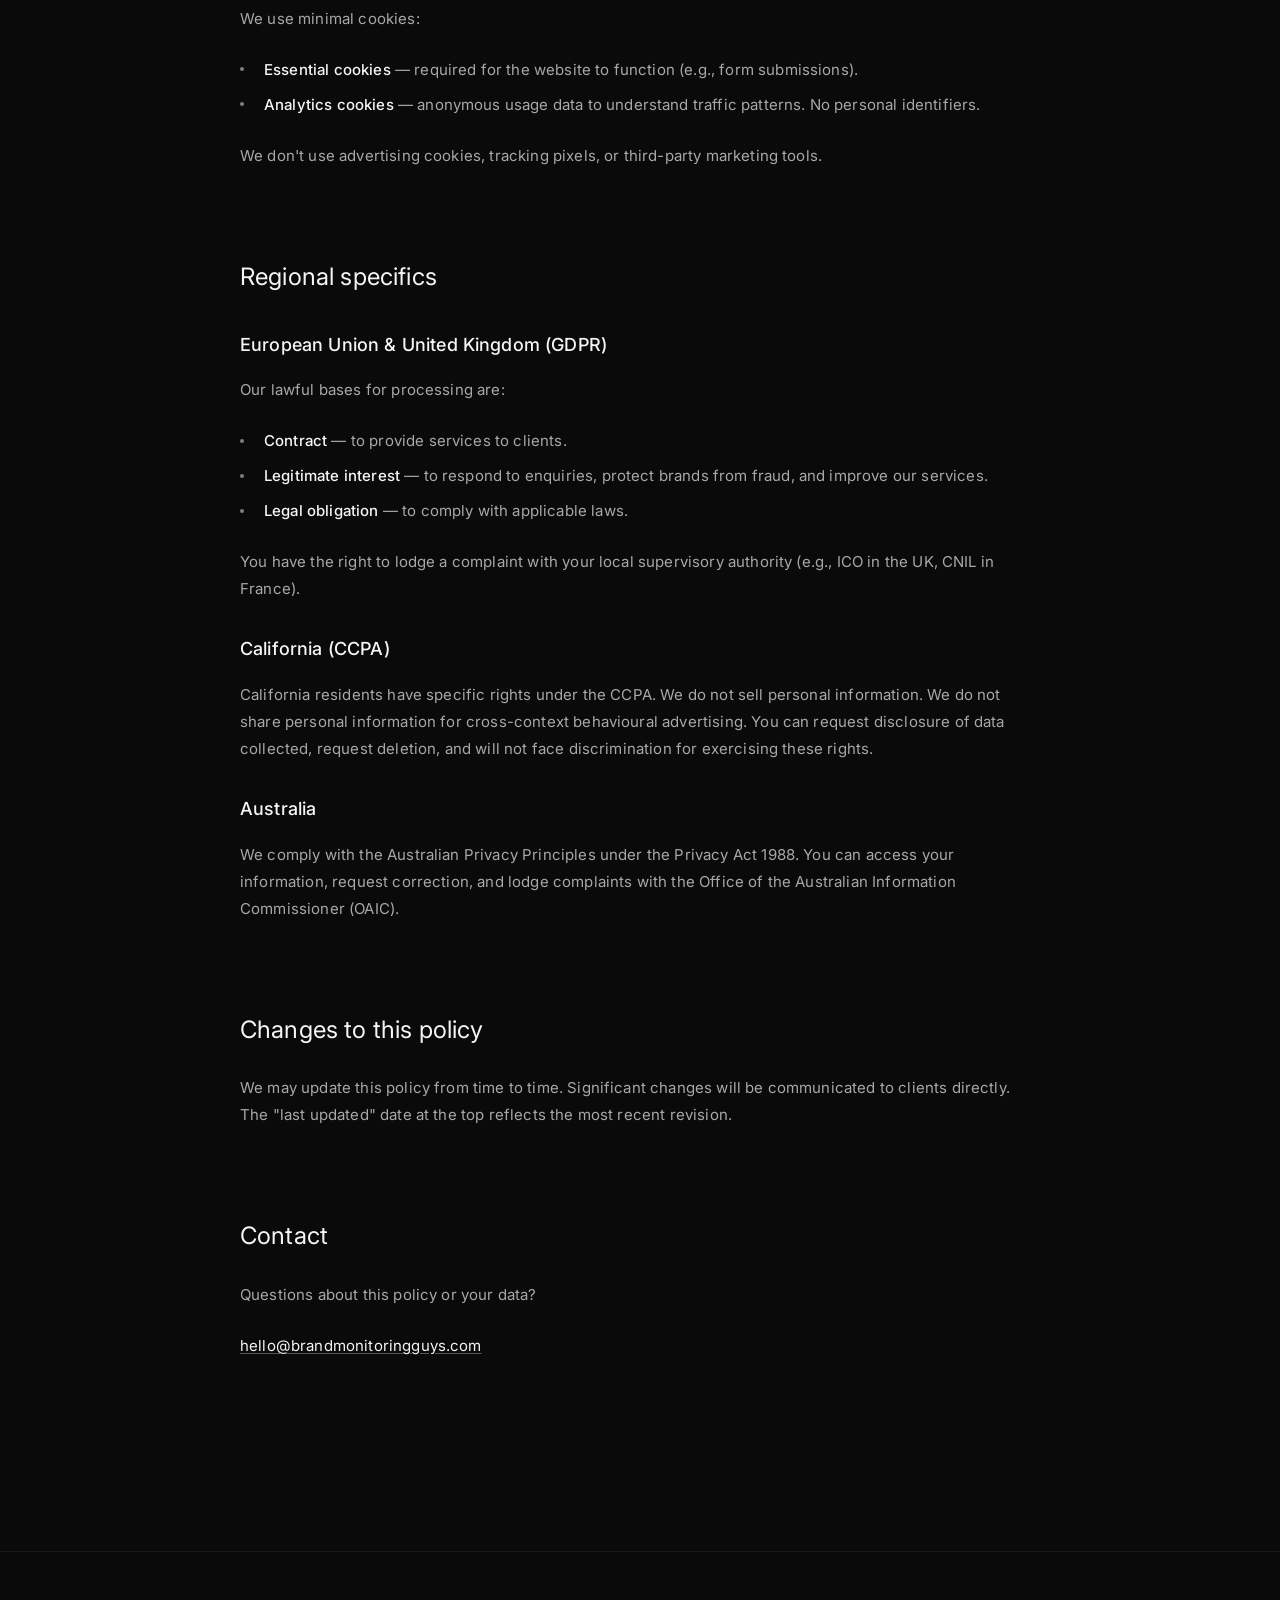
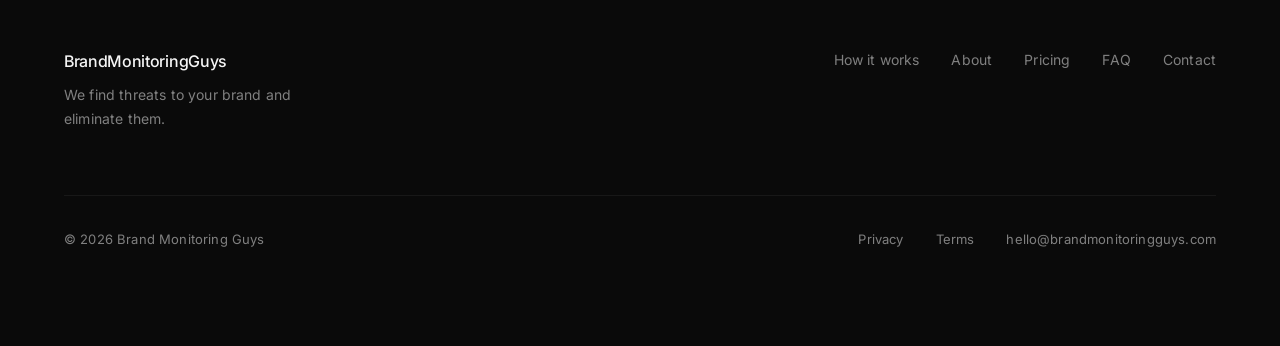
==== commit bd1d61ed: "Add Terms of Service page - Clear, readable terms (no legalese) - What we do / don't do - sets expec" ====
--- a/privacy.html
+++ b/privacy.html
@@ -213,7 +213,11 @@
 
             <div class="footer-bottom-minimal">
                 <p class="footer-copyright">&copy; 2026 Brand Monitoring Guys</p>
-                <a href="mailto:hello@brandmonitoringguys.com" class="footer-email-minimal">hello@brandmonitoringguys.com</a>
+                <div class="footer-bottom-links">
+                    <a href="/privacy.html" class="footer-legal-link">Privacy</a>
+                    <a href="/terms.html" class="footer-legal-link">Terms</a>
+                    <a href="mailto:hello@brandmonitoringguys.com" class="footer-email-minimal">hello@brandmonitoringguys.com</a>
+                </div>
             </div>
         </div>
     </footer>
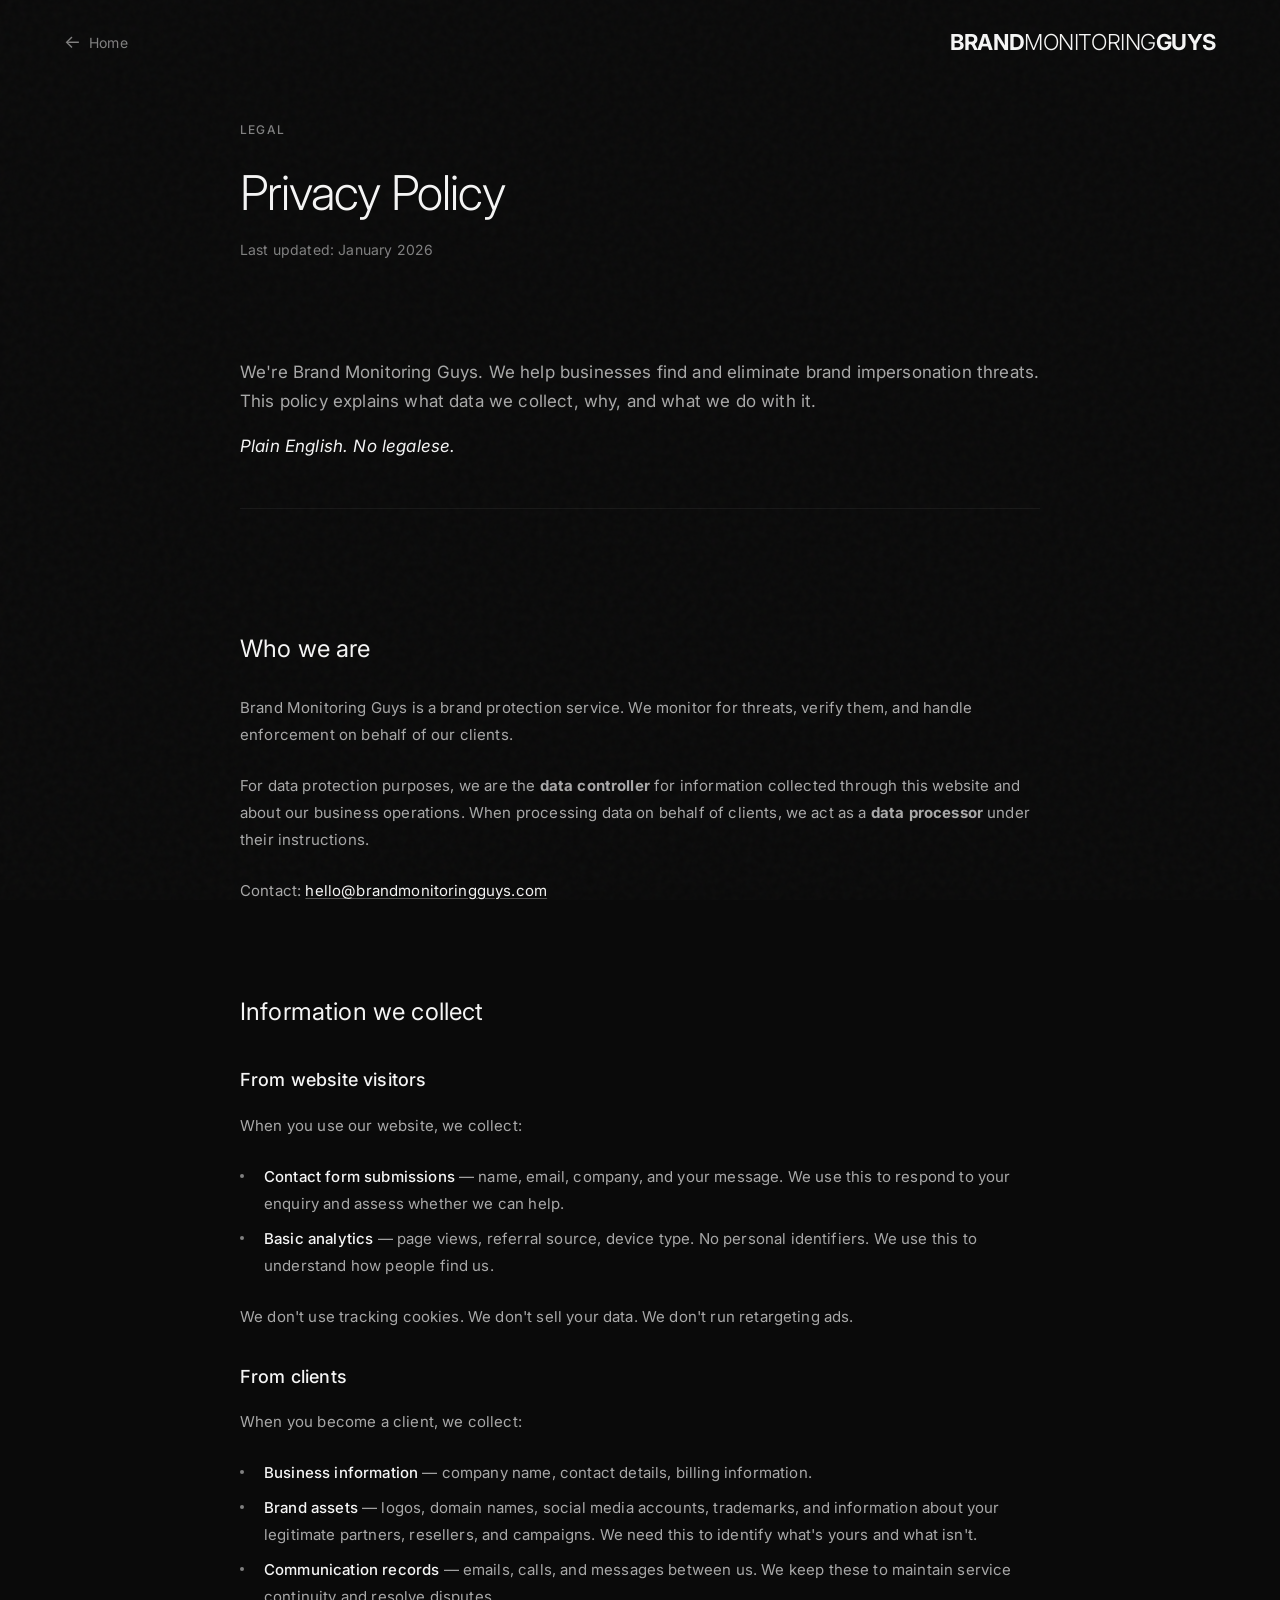
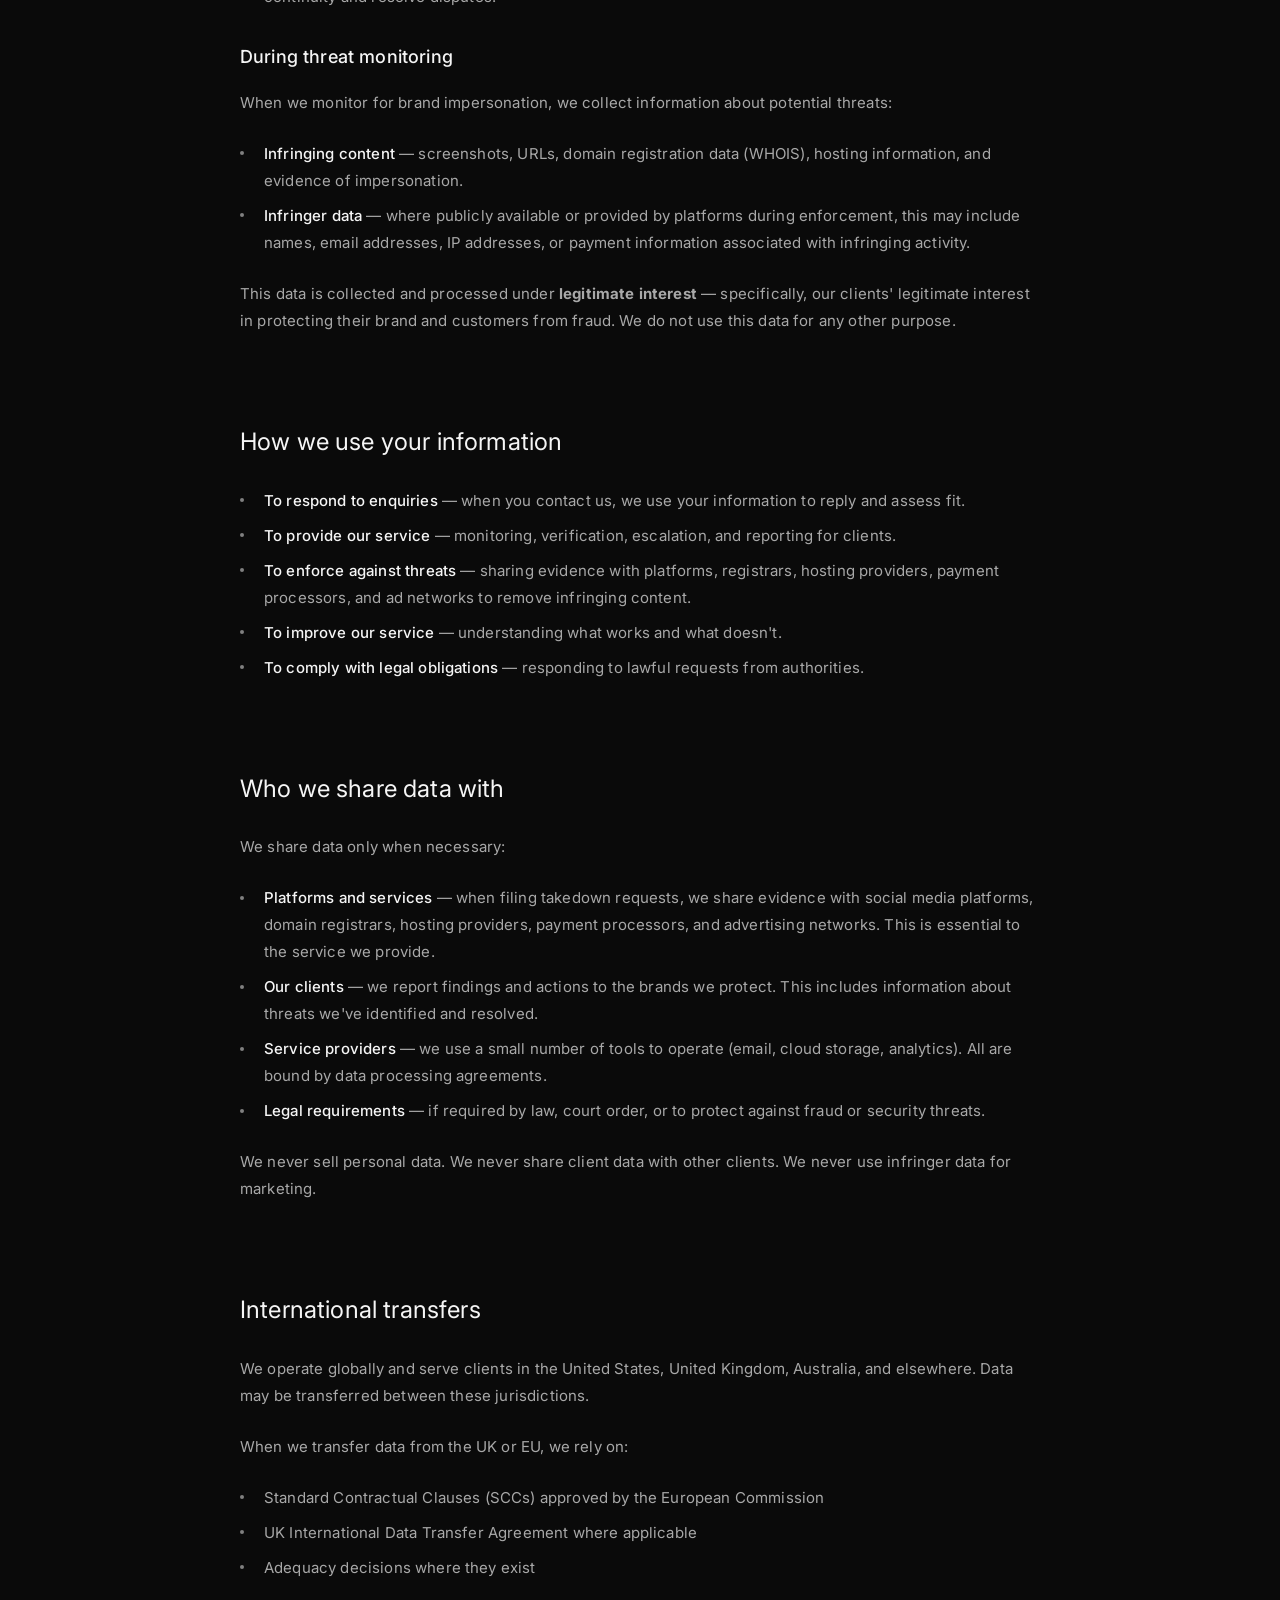
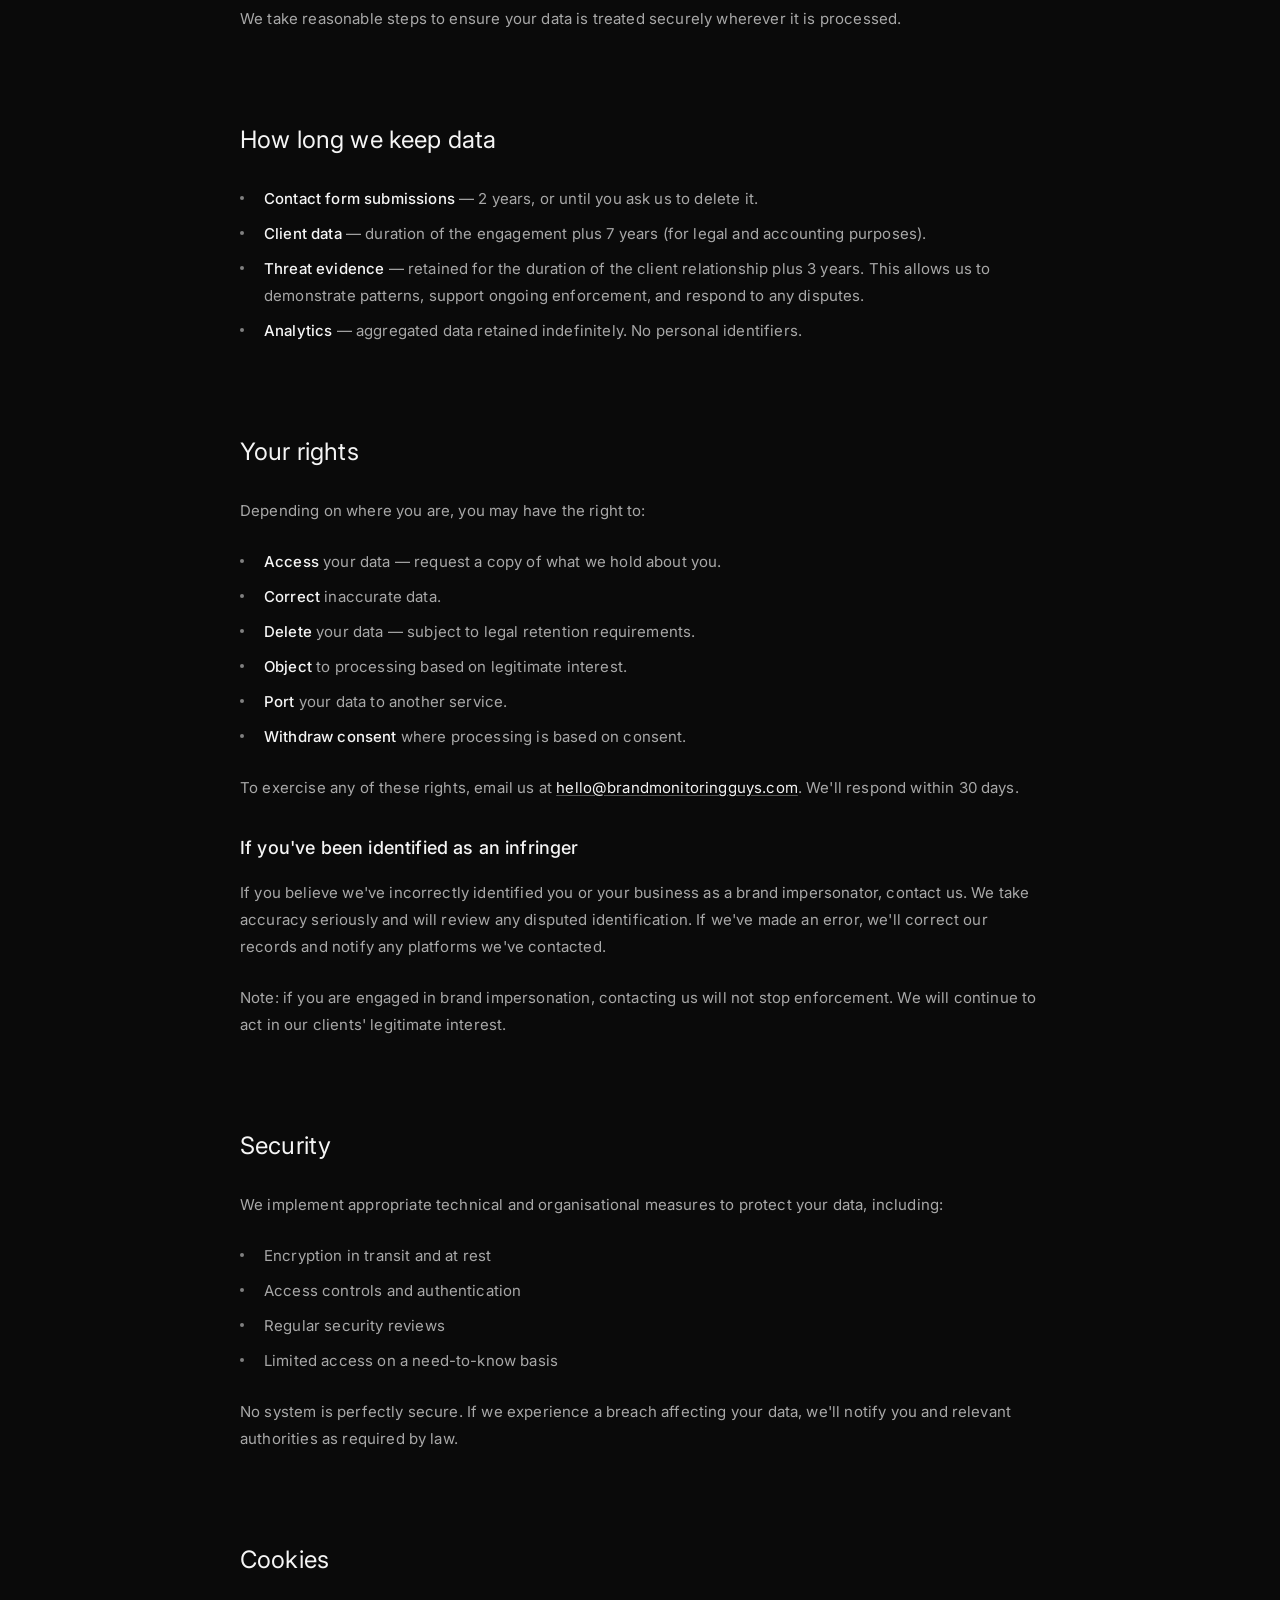
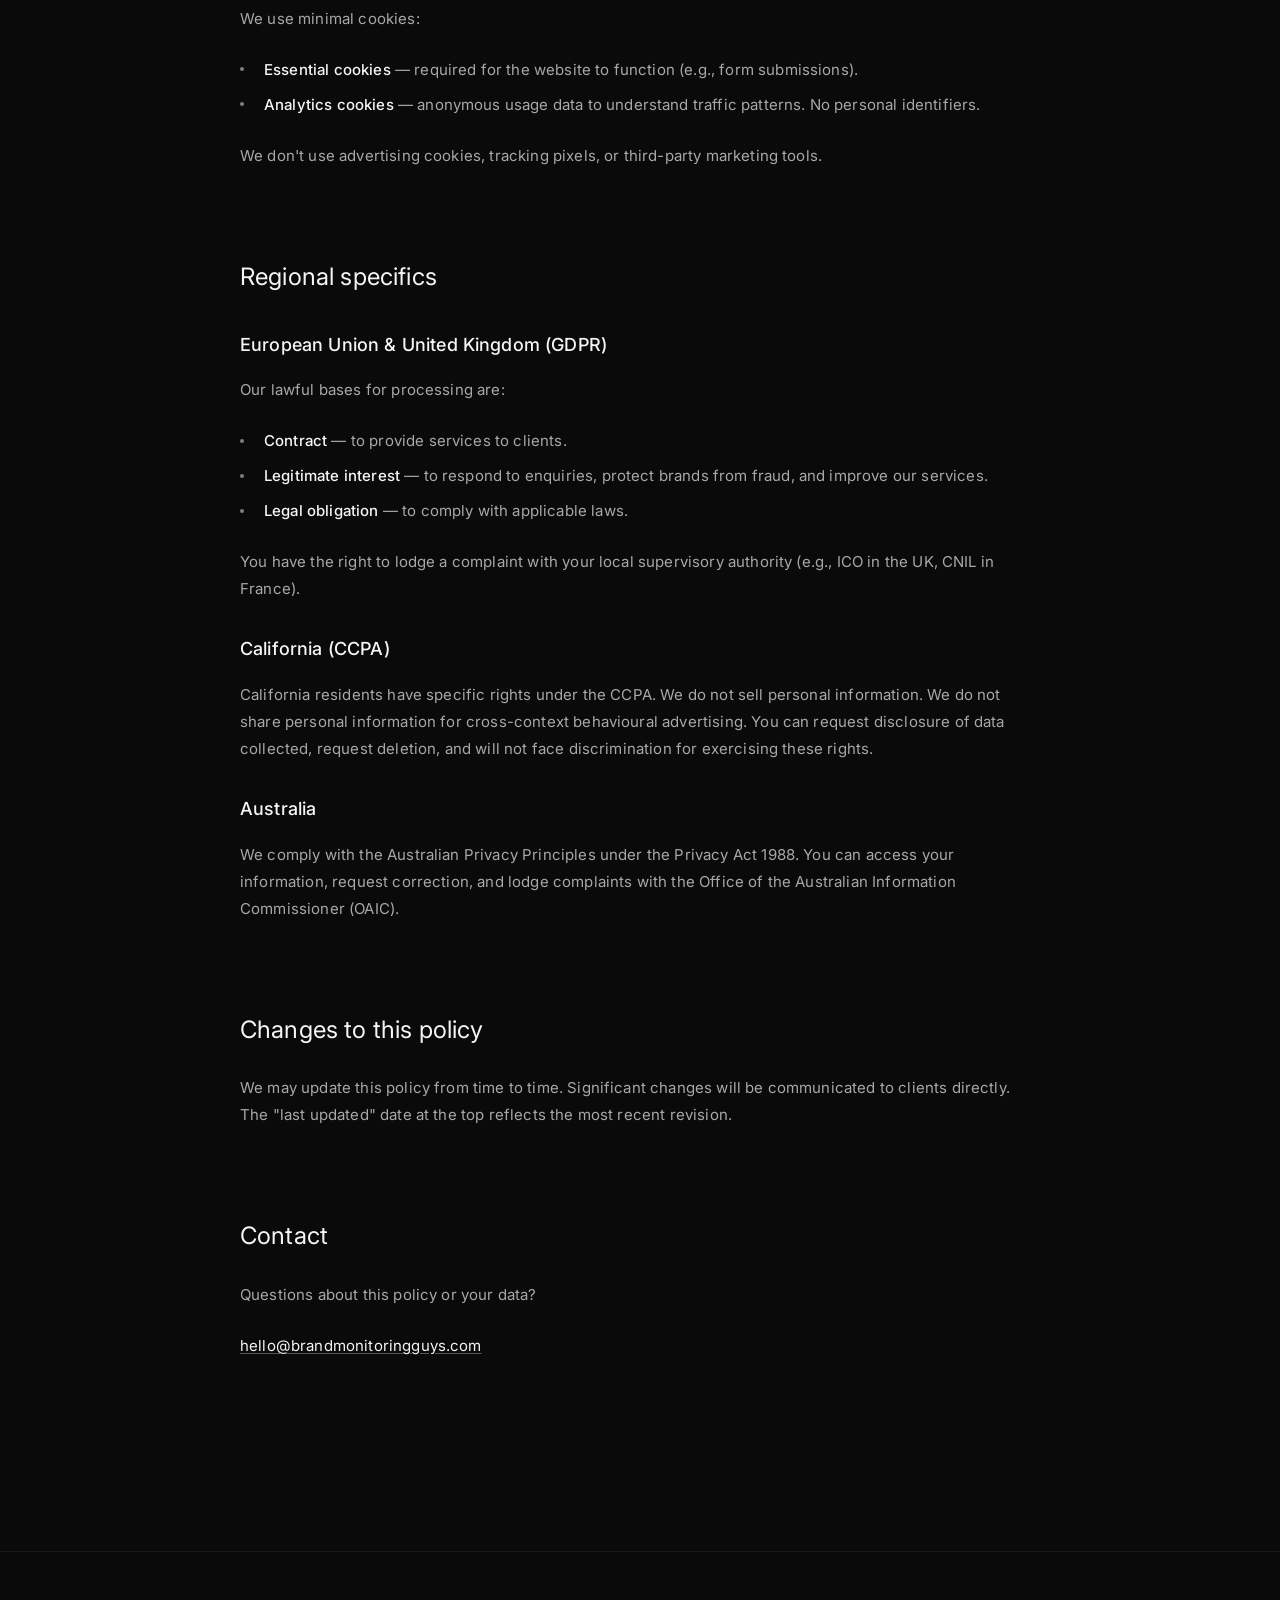
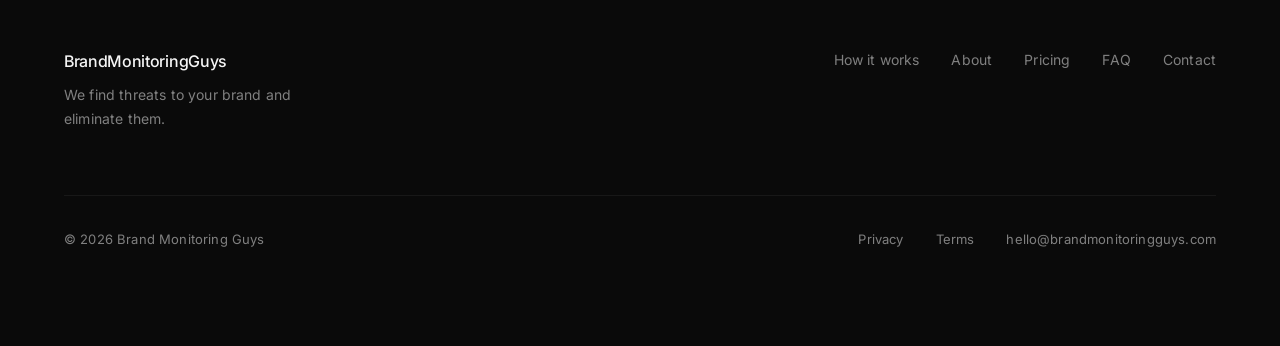
==== commit 7f26f9d4: "Add back arrow navigation to legal pages - Arrow + "Home" link top left on Privacy and Terms pages -" ====
--- a/privacy.html
+++ b/privacy.html
@@ -18,7 +18,11 @@
     <div class="grain"></div>
 
     <header class="header" id="header">
-        <nav class="nav nav-centered">
+        <nav class="nav nav-legal">
+            <a href="/" class="back-link">
+                <span class="back-arrow">&larr;</span>
+                <span class="back-text">Home</span>
+            </a>
             <a href="/" class="nav-logo" data-magnetic>
                 <span class="logo-text"><span class="logo-bold">BRAND</span><span class="logo-light">MONITORING</span><span class="logo-bold">GUYS</span></span>
             </a>
--- a/styles.css
+++ b/styles.css
@@ -216,6 +216,36 @@
 
 .nav-centered {
     justify-content: center;
+}
+
+.nav-legal {
+    justify-content: space-between;
+}
+
+.back-link {
+    display: flex;
+    align-items: center;
+    gap: 0.5rem;
+    font-size: 0.875rem;
+    color: var(--color-text-muted);
+    transition: color 0.2s ease;
+}
+
+.back-link:hover {
+    color: var(--color-text);
+}
+
+.back-arrow {
+    font-size: 1.125rem;
+    transition: transform 0.2s ease;
+}
+
+.back-link:hover .back-arrow {
+    transform: translateX(-3px);
+}
+
+.back-text {
+    font-weight: 400;
 }
 
 .nav-logo {
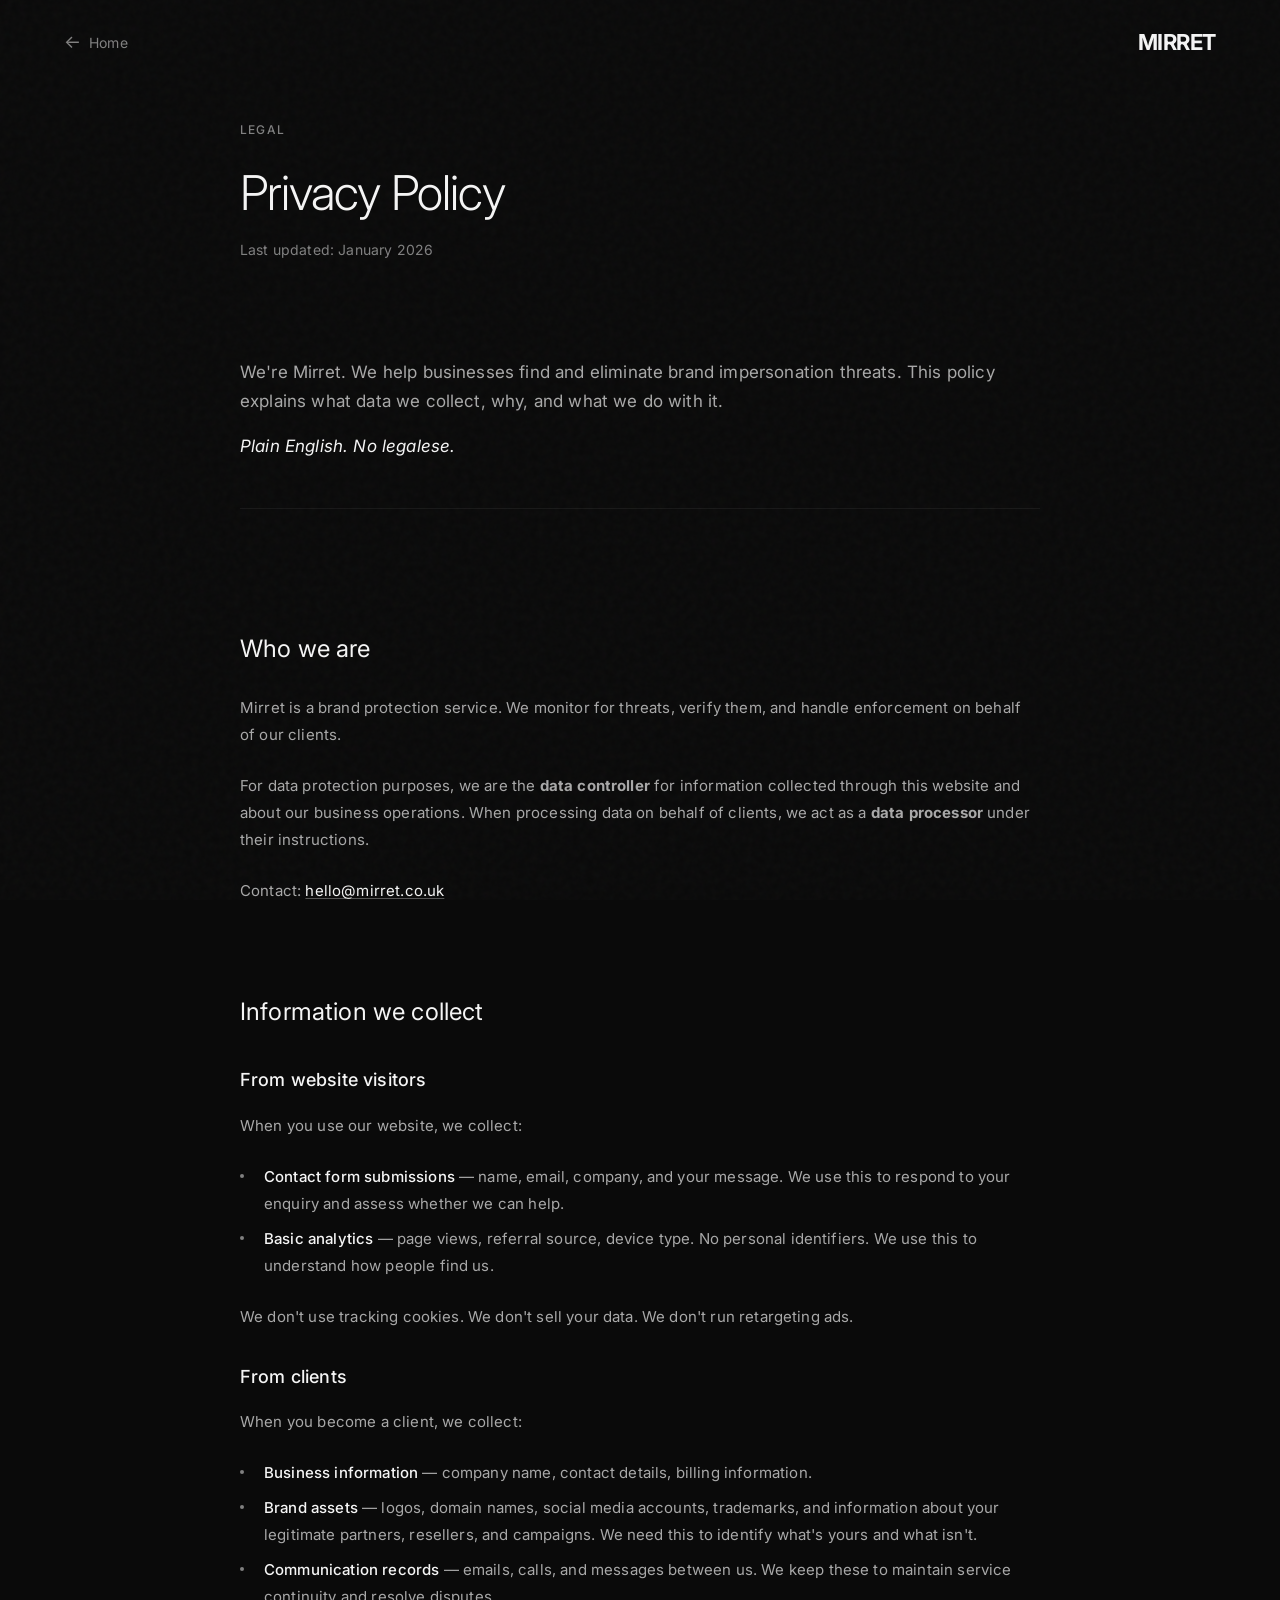
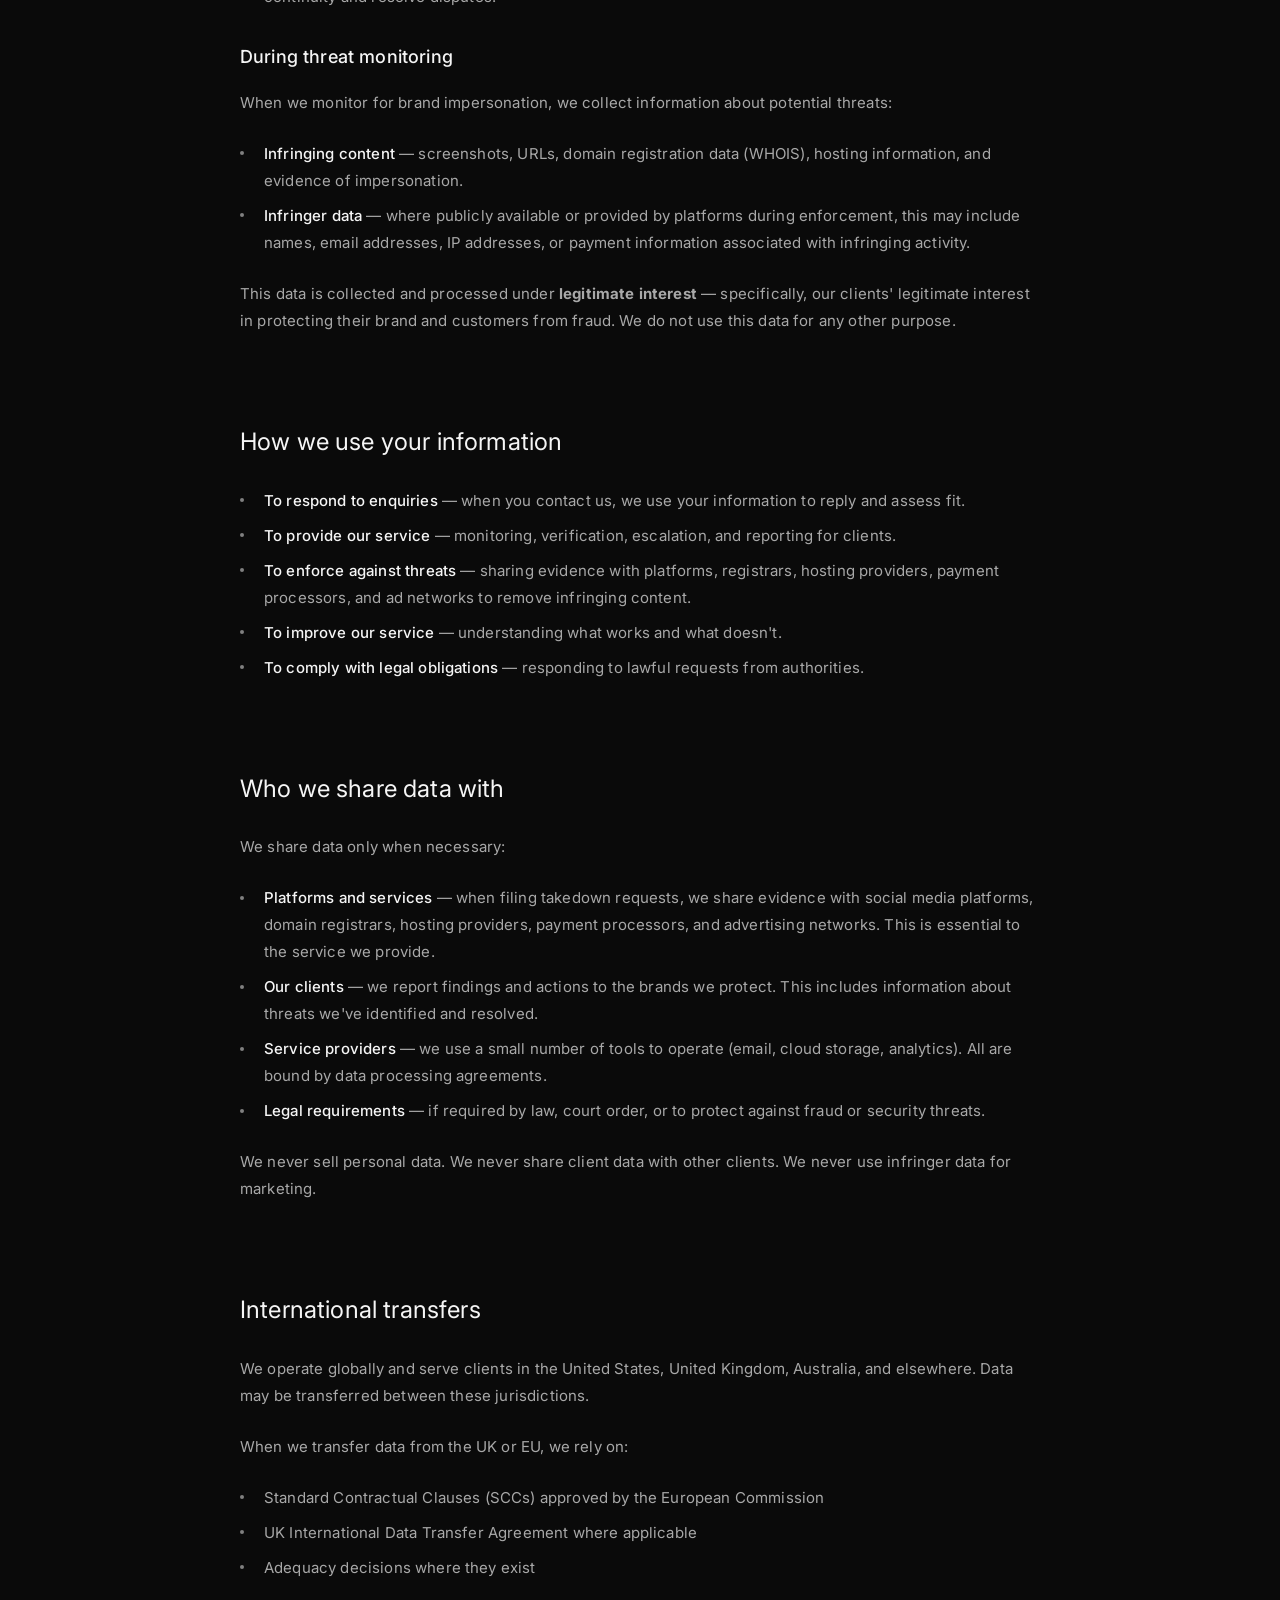
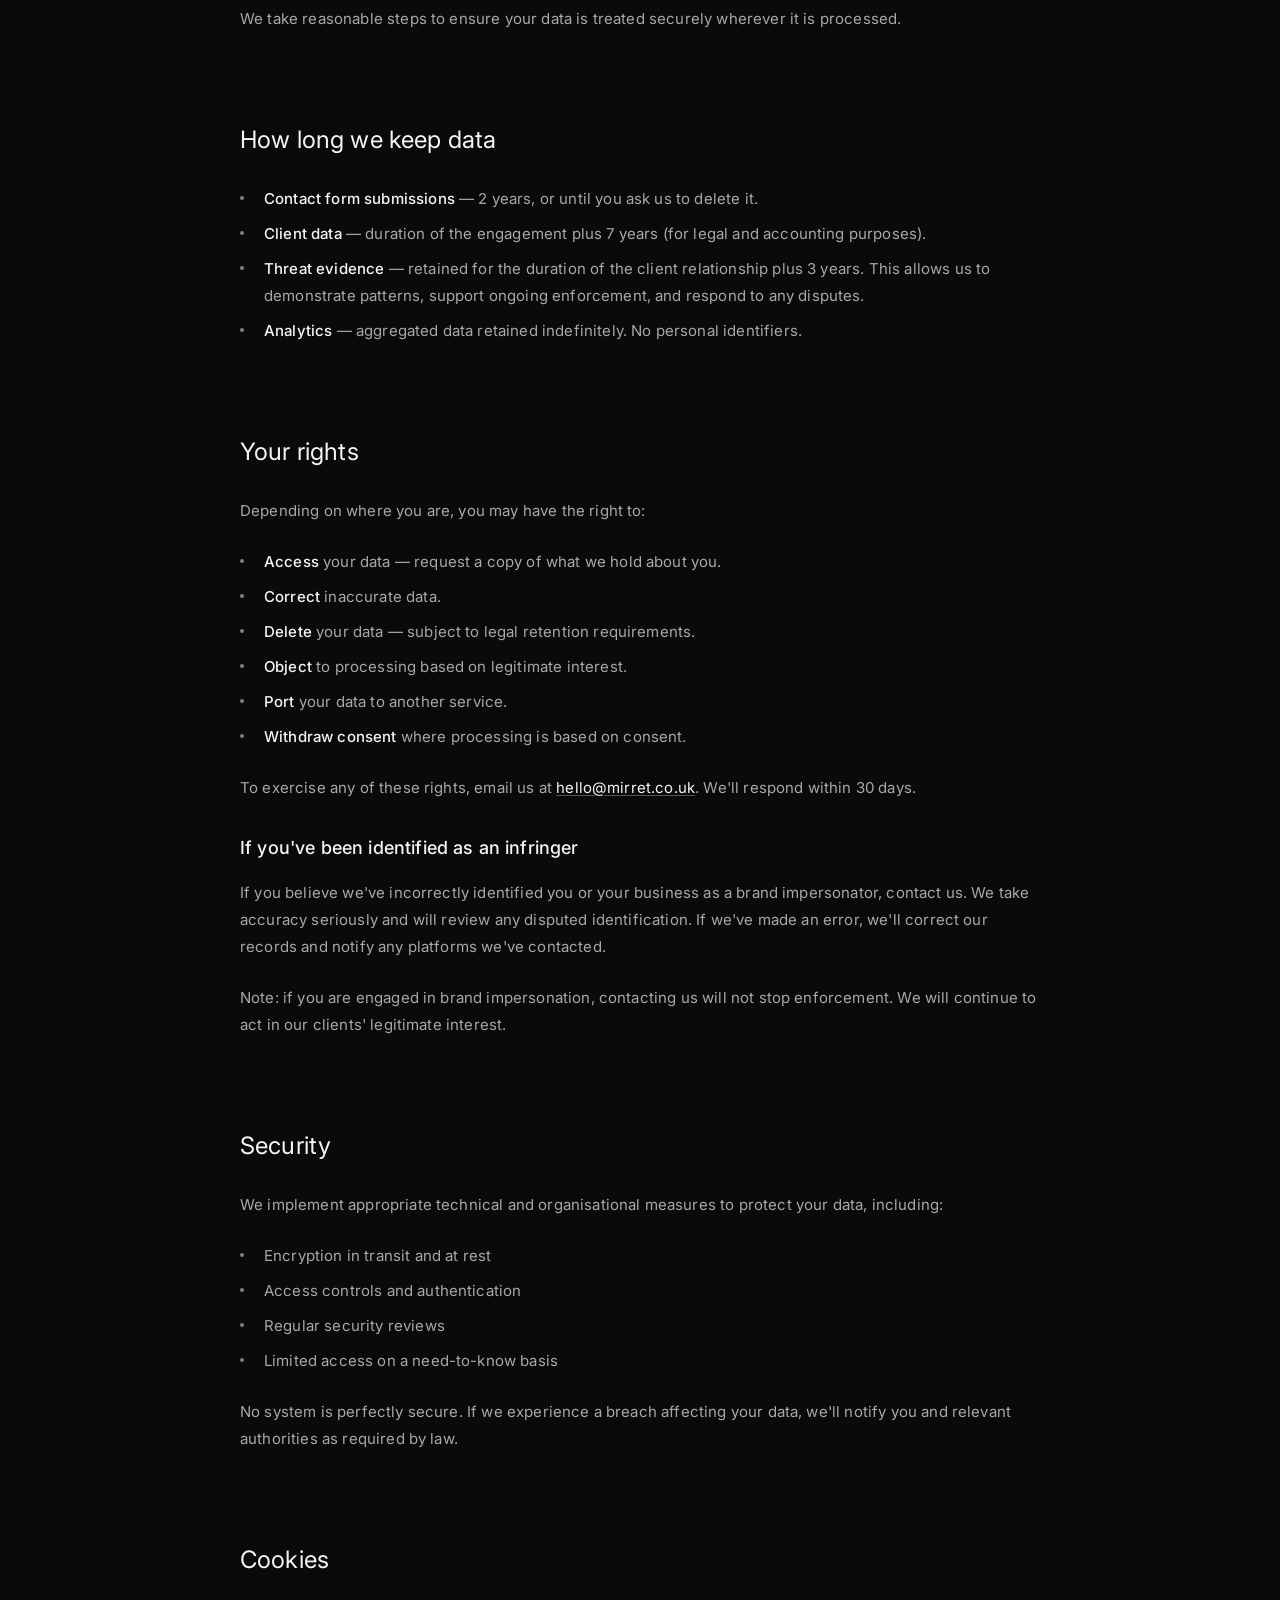
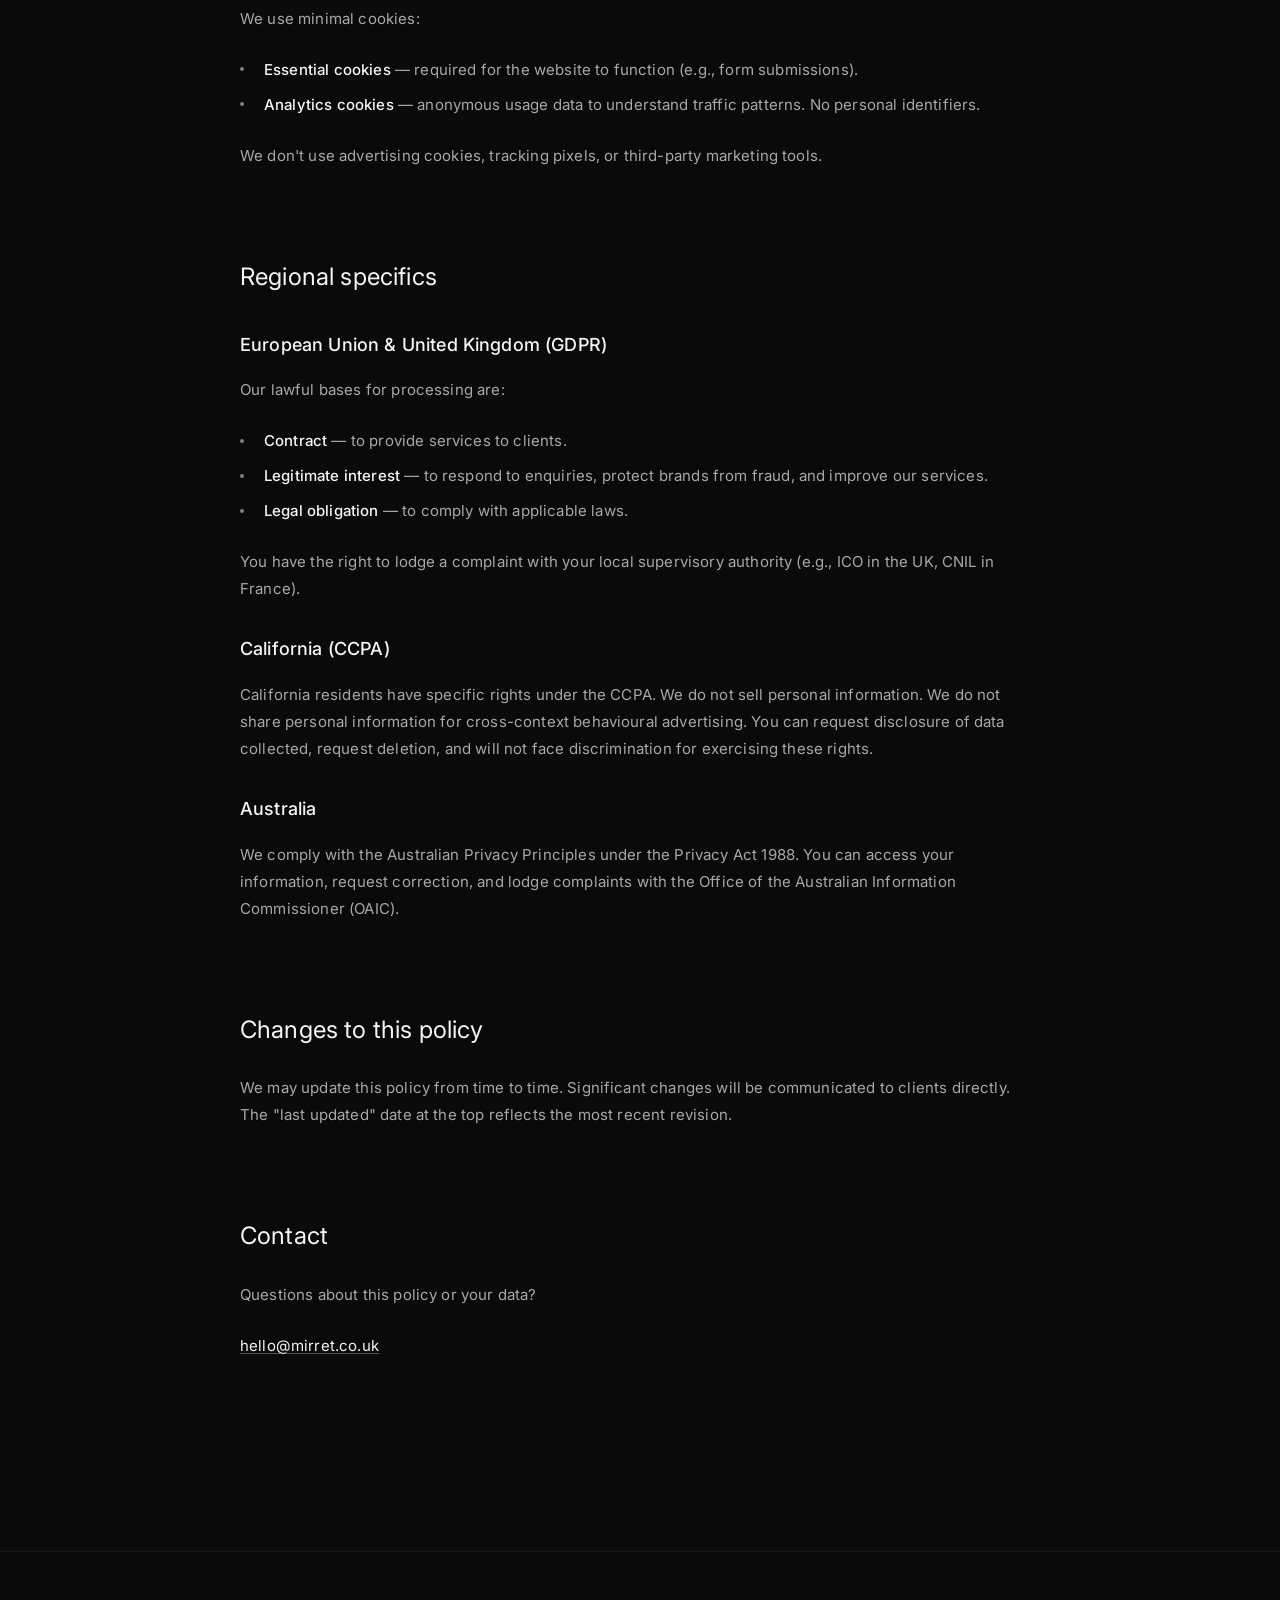
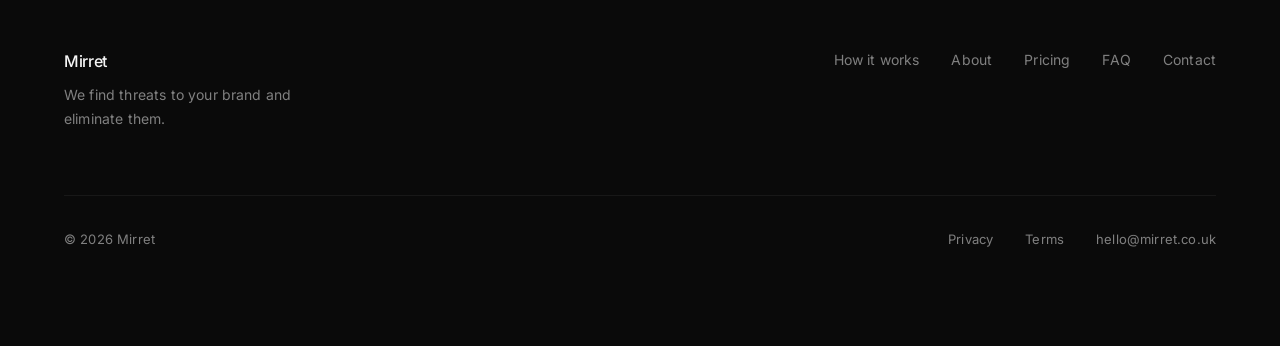
==== commit 2cee87e6: "Rebrand from Brand Monitoring Guys to Mirret Replace all references to "Brand Monitoring Guys", "Bra" ====
--- a/privacy.html
+++ b/privacy.html
@@ -3,7 +3,7 @@
 <head>
     <meta charset="UTF-8">
     <meta name="viewport" content="width=device-width, initial-scale=1.0">
-    <title>Privacy Policy | Brand Monitoring Guys</title>
+    <title>Privacy Policy | Mirret</title>
     <meta name="description" content="How we handle your data. Plain English, no legalese.">
 
     <link rel="preconnect" href="https://fonts.googleapis.com">
@@ -19,12 +19,12 @@
 
     <header class="header" id="header">
         <nav class="nav nav-legal">
-            <a href="/" class="back-link">
+            <a href="index.html" class="back-link">
                 <span class="back-arrow">&larr;</span>
                 <span class="back-text">Home</span>
             </a>
-            <a href="/" class="nav-logo" data-magnetic>
-                <span class="logo-text"><span class="logo-bold">BRAND</span><span class="logo-light">MONITORING</span><span class="logo-bold">GUYS</span></span>
+            <a href="index.html" class="nav-logo" data-magnetic>
+                <span class="logo-text"><span class="logo-bold">MIRRET</span></span>
             </a>
         </nav>
     </header>
@@ -40,15 +40,15 @@
 
                 <div class="legal-content">
                     <div class="legal-intro">
-                        <p>We're Brand Monitoring Guys. We help businesses find and eliminate brand impersonation threats. This policy explains what data we collect, why, and what we do with it.</p>
+                        <p>We're Mirret. We help businesses find and eliminate brand impersonation threats. This policy explains what data we collect, why, and what we do with it.</p>
                         <p>Plain English. No legalese.</p>
                     </div>
 
                     <div class="legal-section">
                         <h2>Who we are</h2>
-                        <p>Brand Monitoring Guys is a brand protection service. We monitor for threats, verify them, and handle enforcement on behalf of our clients.</p>
+                        <p>Mirret is a brand protection service. We monitor for threats, verify them, and handle enforcement on behalf of our clients.</p>
                         <p>For data protection purposes, we are the <strong>data controller</strong> for information collected through this website and about our business operations. When processing data on behalf of clients, we act as a <strong>data processor</strong> under their instructions.</p>
-                        <p>Contact: <a href="mailto:hello@brandmonitoringguys.com">hello@brandmonitoringguys.com</a></p>
+                        <p>Contact: <a href="mailto:hello@mirret.co.uk">hello@mirret.co.uk</a></p>
                     </div>
 
                     <div class="legal-section">
@@ -135,7 +135,7 @@
                             <li><strong>Port</strong> your data to another service.</li>
                             <li><strong>Withdraw consent</strong> where processing is based on consent.</li>
                         </ul>
-                        <p>To exercise any of these rights, email us at <a href="mailto:hello@brandmonitoringguys.com">hello@brandmonitoringguys.com</a>. We'll respond within 30 days.</p>
+                        <p>To exercise any of these rights, email us at <a href="mailto:hello@mirret.co.uk">hello@mirret.co.uk</a>. We'll respond within 30 days.</p>
 
                         <h3>If you've been identified as an infringer</h3>
                         <p>If you believe we've incorrectly identified you or your business as a brand impersonator, contact us. We take accuracy seriously and will review any disputed identification. If we've made an error, we'll correct our records and notify any platforms we've contacted.</p>
@@ -191,7 +191,7 @@
                     <div class="legal-section">
                         <h2>Contact</h2>
                         <p>Questions about this policy or your data?</p>
-                        <p><a href="mailto:hello@brandmonitoringguys.com">hello@brandmonitoringguys.com</a></p>
+                        <p><a href="mailto:hello@mirret.co.uk">hello@mirret.co.uk</a></p>
                     </div>
                 </div>
             </div>
@@ -202,25 +202,25 @@
         <div class="footer-container">
             <div class="footer-main">
                 <div class="footer-brand-minimal">
-                    <span class="footer-logo-minimal">BrandMonitoringGuys</span>
+                    <span class="footer-logo-minimal">Mirret</span>
                     <p class="footer-tagline-minimal">We find threats to your brand and eliminate them.</p>
                 </div>
 
                 <div class="footer-links">
-                    <a href="/#work">How it works</a>
-                    <a href="/#about">About</a>
-                    <a href="/#pricing">Pricing</a>
-                    <a href="/#questions">FAQ</a>
-                    <a href="/#contact">Contact</a>
+                    <a href="index.html#work">How it works</a>
+                    <a href="index.html#about">About</a>
+                    <a href="index.html#pricing">Pricing</a>
+                    <a href="index.html#questions">FAQ</a>
+                    <a href="index.html#contact">Contact</a>
                 </div>
             </div>
 
             <div class="footer-bottom-minimal">
-                <p class="footer-copyright">&copy; 2026 Brand Monitoring Guys</p>
+                <p class="footer-copyright">&copy; 2026 Mirret</p>
                 <div class="footer-bottom-links">
-                    <a href="/privacy.html" class="footer-legal-link">Privacy</a>
-                    <a href="/terms.html" class="footer-legal-link">Terms</a>
-                    <a href="mailto:hello@brandmonitoringguys.com" class="footer-email-minimal">hello@brandmonitoringguys.com</a>
+                    <a href="privacy.html" class="footer-legal-link">Privacy</a>
+                    <a href="terms.html" class="footer-legal-link">Terms</a>
+                    <a href="mailto:hello@mirret.co.uk" class="footer-email-minimal">hello@mirret.co.uk</a>
                 </div>
             </div>
         </div>
--- a/styles.css
+++ b/styles.css
@@ -1,4 +1,4 @@
-/* Brand Monitoring Guys - Premium Interactive Experience */
+/* Mirret - Premium Interactive Experience */
 
 /* CSS Custom Properties */
 :root {
@@ -152,41 +152,26 @@
     text-align: center;
 }
 
-.loader-text {
-    display: flex;
-    gap: 0.3em;
-    font-family: var(--font-display);
-    font-size: clamp(1.5rem, 4vw, 2.5rem);
-    font-weight: 700;
-    margin-bottom: var(--space-lg);
-    overflow: hidden;
-}
-
-.loader-word {
-    display: inline-block;
+.loader-logo {
+    font-family: var(--font-body);
+    font-size: clamp(1rem, 2vw, 1.25rem);
+    font-weight: 300;
+    letter-spacing: 0.1em;
+    text-transform: uppercase;
+    color: var(--color-text);
     opacity: 0;
-    transform: translateY(100%);
-    animation: loaderWord 0.6s var(--ease-out-expo) forwards;
-}
-
-.loader-word:nth-child(1) { animation-delay: 0.1s; }
-.loader-word:nth-child(2) { animation-delay: 0.2s; }
-.loader-word:nth-child(3) { animation-delay: 0.3s; }
-
-@keyframes loaderWord {
-    to {
+    animation: loaderFade 0.8s ease forwards;
+}
+
+@keyframes loaderFade {
+    0% {
+        opacity: 0;
+        transform: translateY(8px);
+    }
+    100% {
         opacity: 1;
         transform: translateY(0);
     }
-}
-
-.loader-line {
-    width: 100px;
-    height: 2px;
-    background: var(--color-accent);
-    margin: 0 auto;
-    transform: scaleX(0);
-    transform-origin: left;
 }
 
 /* Navigation */
@@ -263,12 +248,60 @@
     font-weight: 300;
 }
 
+/* Nav CTA Button */
+.nav-cta {
+    display: none;
+    padding: 0.625rem 1rem;
+    font-size: 0.8125rem;
+    font-weight: 500;
+    background: var(--color-text);
+    color: var(--color-bg);
+    border-radius: 6px;
+    transition: opacity 0.2s ease;
+}
+
+.nav-cta:hover {
+    opacity: 0.9;
+}
+
 .nav-toggle {
     display: none;
     flex-direction: column;
     gap: 6px;
     width: 28px;
     padding: 4px 0;
+}
+
+/* Floating Action Button */
+.fab {
+    display: none;
+    position: fixed;
+    bottom: 24px;
+    right: 20px;
+    z-index: var(--z-nav);
+    align-items: center;
+    gap: 0.5rem;
+    padding: 0.875rem 1.25rem;
+    background: var(--color-text);
+    color: var(--color-bg);
+    border-radius: 50px;
+    font-size: 0.875rem;
+    font-weight: 500;
+    box-shadow: 0 4px 20px rgba(0, 0, 0, 0.4);
+    transition: transform 0.2s ease, box-shadow 0.2s ease;
+}
+
+.fab:active {
+    transform: scale(0.96);
+}
+
+.fab svg {
+    width: 20px;
+    height: 20px;
+}
+
+.fab-text {
+    display: inline;
 }
 
 .nav-toggle span {
@@ -331,6 +364,7 @@
 .mobile-menu.active .mobile-link:nth-child(2) { transition-delay: 0.15s; }
 .mobile-menu.active .mobile-link:nth-child(3) { transition-delay: 0.2s; }
 .mobile-menu.active .mobile-link:nth-child(4) { transition-delay: 0.25s; }
+.mobile-menu.active .mobile-link:nth-child(5) { transition-delay: 0.3s; }
 
 .mobile-link:hover {
     color: var(--color-text);
@@ -610,24 +644,74 @@
 @media (max-width: 900px) {
     .hero {
         padding-top: 80px;
+        min-height: auto;
+        padding-bottom: var(--space-xl);
     }
 
     .hero-main {
         grid-template-columns: 1fr;
-        gap: var(--space-xl);
+        gap: var(--space-lg);
         align-items: start;
+        padding-bottom: var(--space-md);
+    }
+
+    .hero-headline {
+        order: 1;
     }
 
     .hero-copy {
-        order: -1;
+        order: 2;
     }
 
     .hero-title {
-        font-size: clamp(2.5rem, 10vw, 3.5rem);
+        font-size: clamp(2.25rem, 9vw, 3rem);
     }
 
     .hero-description {
         max-width: 100%;
+    }
+
+    .hero-signals {
+        max-width: 100%;
+    }
+
+    .hero-bottom {
+        padding: var(--space-md) 0 var(--space-lg);
+    }
+
+    .hero-cta {
+        flex-direction: column;
+        width: 100%;
+    }
+
+    .hero-btn {
+        width: 100%;
+        justify-content: center;
+        padding: 1rem 1.5rem;
+        font-size: 1rem;
+    }
+
+    .hero-btn--ghost {
+        background: rgba(255, 255, 255, 0.03);
+        border: 1px solid rgba(255, 255, 255, 0.1);
+        padding: 1rem 1.5rem;
+        color: var(--color-text-secondary);
+    }
+
+    .hero-btn--ghost:hover {
+        background: rgba(255, 255, 255, 0.06);
+        border-color: rgba(255, 255, 255, 0.15);
+    }
+}
+
+/* Disable heavy animations on mobile */
+@media (max-width: 768px) {
+    #hero-canvas {
+        display: none;
+    }
+
+    .shape {
+        animation: none;
     }
 }
 
@@ -1176,6 +1260,20 @@
     gap: var(--space-2xl) clamp(3rem, 8vw, 8rem);
 }
 
+/* Question Header (for accordion) */
+.question-header {
+    display: flex;
+    align-items: flex-start;
+    justify-content: space-between;
+    gap: var(--space-md);
+    width: 100%;
+    text-align: left;
+    background: none;
+    border: none;
+    padding: 0;
+    cursor: default;
+}
+
 .question-title {
     font-family: var(--font-display);
     font-size: clamp(1.125rem, 2vw, 1.375rem);
@@ -1185,6 +1283,14 @@
     margin-bottom: var(--space-sm);
 }
 
+.question-icon {
+    display: none;
+}
+
+.question-body {
+    /* Visible by default on desktop */
+}
+
 .question-answer {
     font-size: 0.9375rem;
     line-height: 1.7;
@@ -1194,11 +1300,82 @@
 @media (max-width: 768px) {
     .questions-list {
         grid-template-columns: 1fr;
-        gap: var(--space-xl);
+        gap: 0;
     }
 
     .questions-section {
         padding: var(--space-3xl) var(--container-padding);
+    }
+
+    .question-item {
+        border-bottom: 1px solid rgba(255, 255, 255, 0.06);
+    }
+
+    .question-item:first-child {
+        border-top: 1px solid rgba(255, 255, 255, 0.06);
+    }
+
+    .question-header {
+        cursor: pointer;
+        padding: var(--space-lg) 0;
+        -webkit-tap-highlight-color: transparent;
+    }
+
+    .question-title {
+        margin-bottom: 0;
+        font-size: 1rem;
+    }
+
+    .question-icon {
+        display: block;
+        flex-shrink: 0;
+        width: 24px;
+        height: 24px;
+        position: relative;
+    }
+
+    .question-icon::before,
+    .question-icon::after {
+        content: '';
+        position: absolute;
+        background: var(--color-text-muted);
+        transition: transform 0.3s ease;
+    }
+
+    .question-icon::before {
+        width: 12px;
+        height: 2px;
+        top: 50%;
+        left: 50%;
+        transform: translate(-50%, -50%);
+    }
+
+    .question-icon::after {
+        width: 2px;
+        height: 12px;
+        top: 50%;
+        left: 50%;
+        transform: translate(-50%, -50%);
+    }
+
+    .question-item.open .question-icon::after {
+        transform: translate(-50%, -50%) rotate(90deg);
+        opacity: 0;
+    }
+
+    .question-body {
+        max-height: 0;
+        overflow: hidden;
+        transition: max-height 0.3s ease, padding 0.3s ease;
+    }
+
+    .question-item.open .question-body {
+        max-height: 200px;
+        padding-bottom: var(--space-lg);
+    }
+
+    .question-answer {
+        font-size: 0.875rem;
     }
 }
 
@@ -1460,21 +1637,41 @@
 
     .footer-bottom-minimal {
         flex-direction: column;
-        gap: var(--space-sm);
+        gap: var(--space-md);
         text-align: center;
     }
 
     .footer-bottom-links {
-        flex-direction: column;
-        gap: var(--space-xs);
+        flex-direction: row;
+        flex-wrap: wrap;
+        justify-content: center;
+        gap: var(--space-md);
+    }
+
+    .footer-legal-link,
+    .footer-email-minimal {
+        padding: 0.5rem;
     }
 
     .nav-toggle {
         display: flex;
     }
 
-    .hero-cta {
-        flex-direction: column;
+    .nav-cta {
+        display: block;
+        margin-right: auto;
+        margin-left: var(--space-md);
+    }
+
+    .fab {
+        display: flex;
+    }
+
+    /* Hide FAB when near contact section */
+    .fab.hidden {
+        opacity: 0;
+        pointer-events: none;
+        transform: translateY(20px);
     }
 }
 
